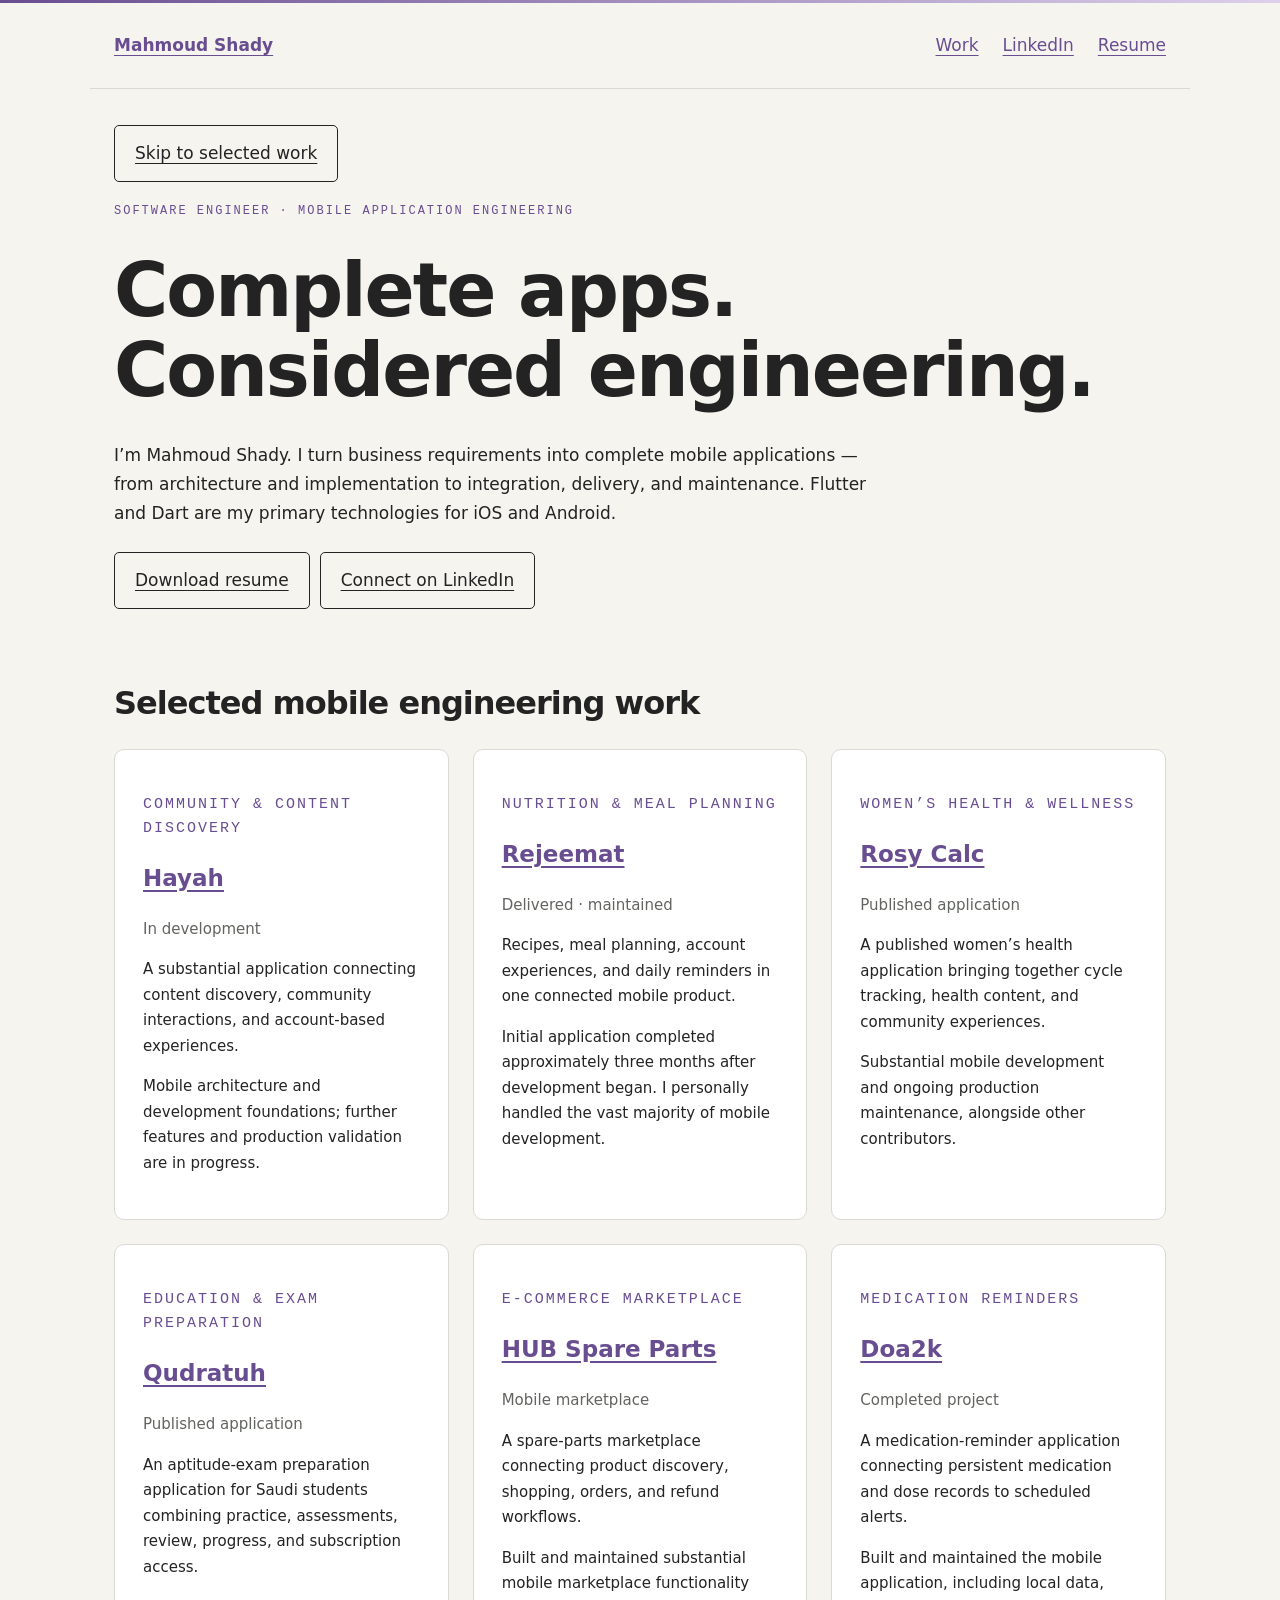
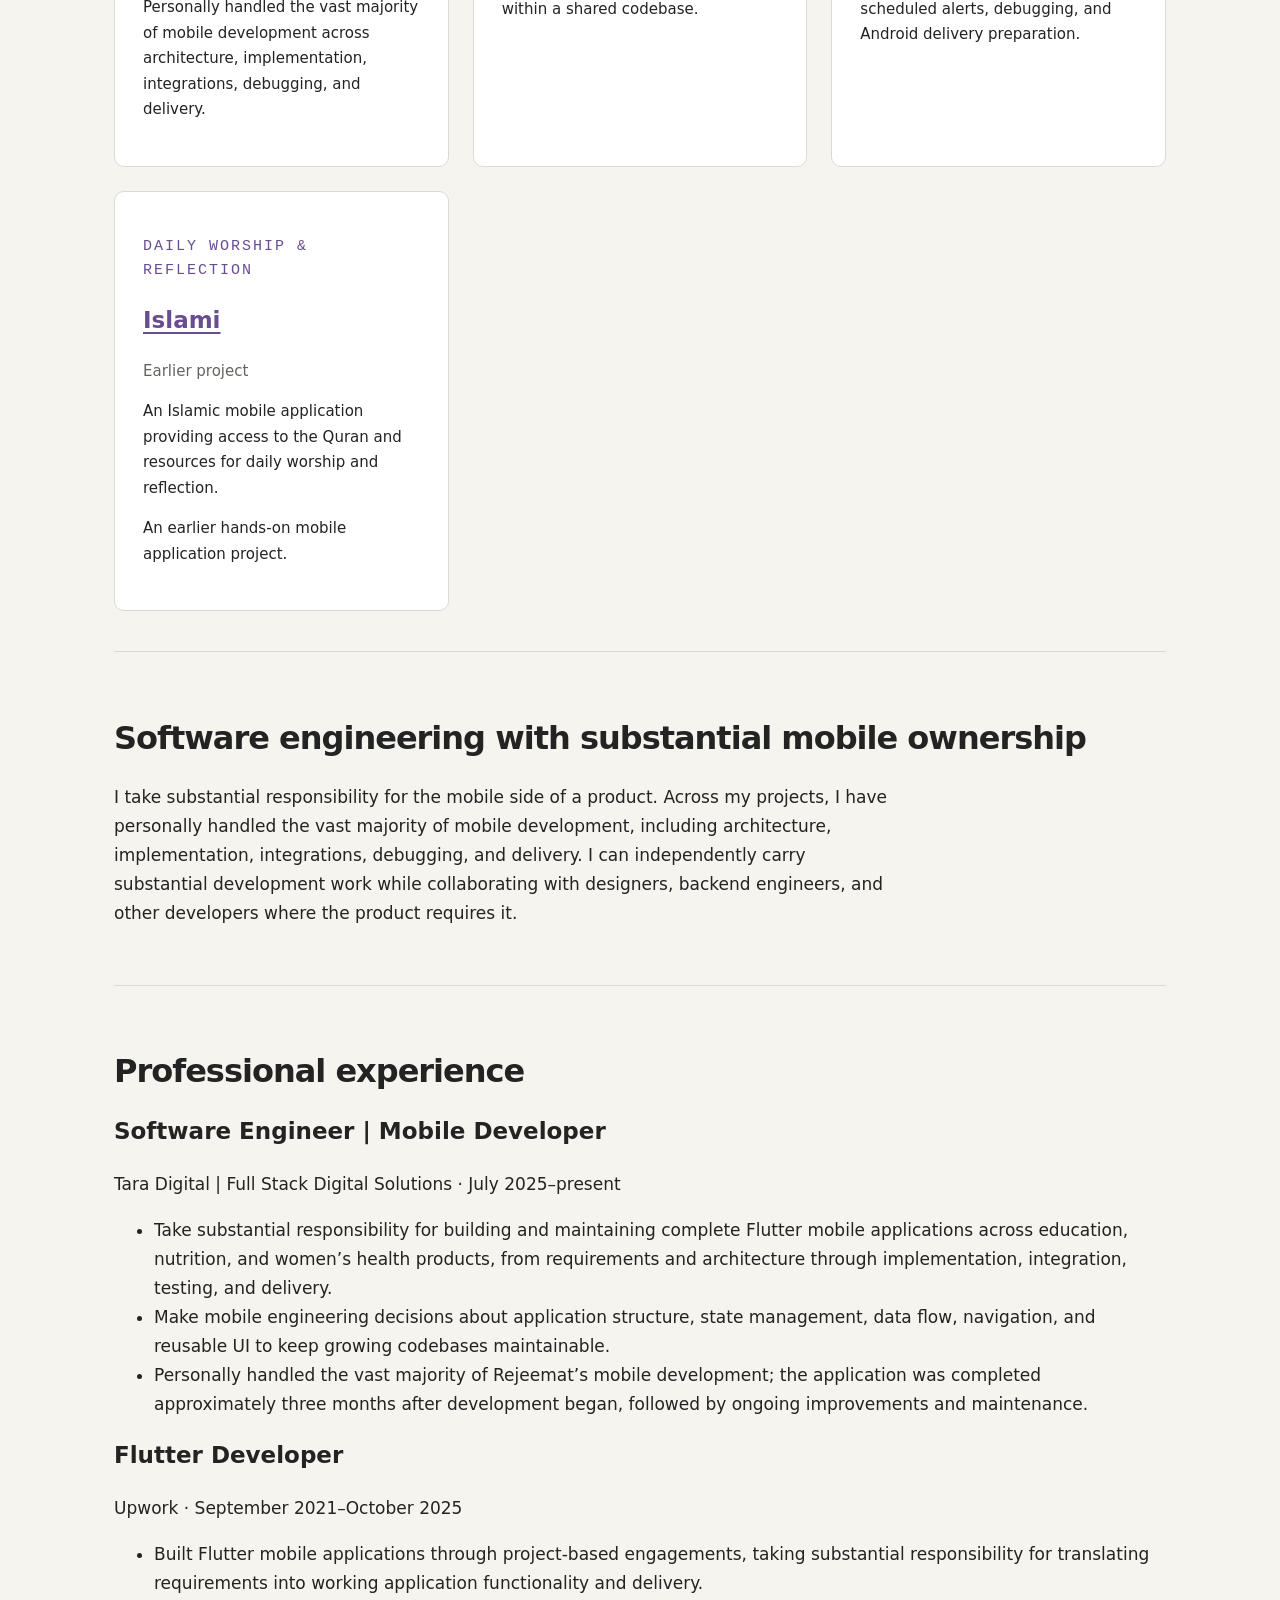
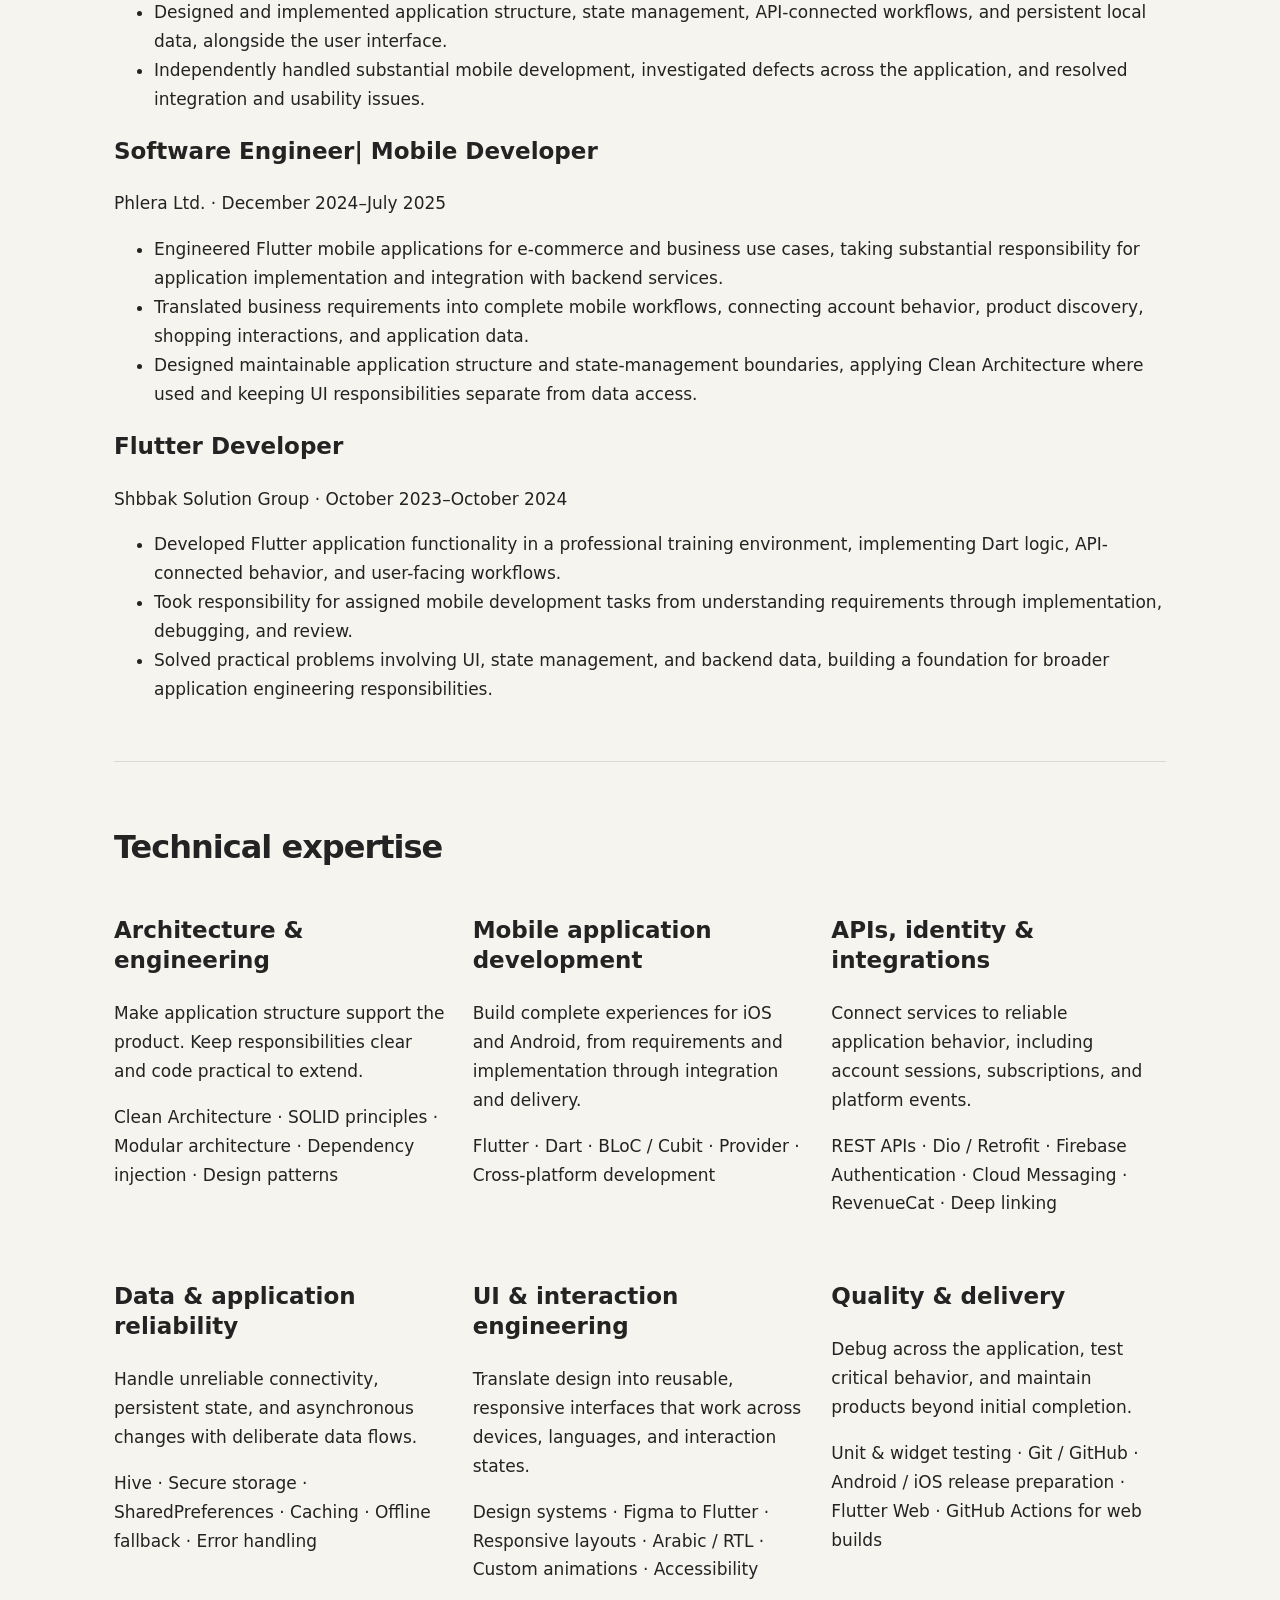
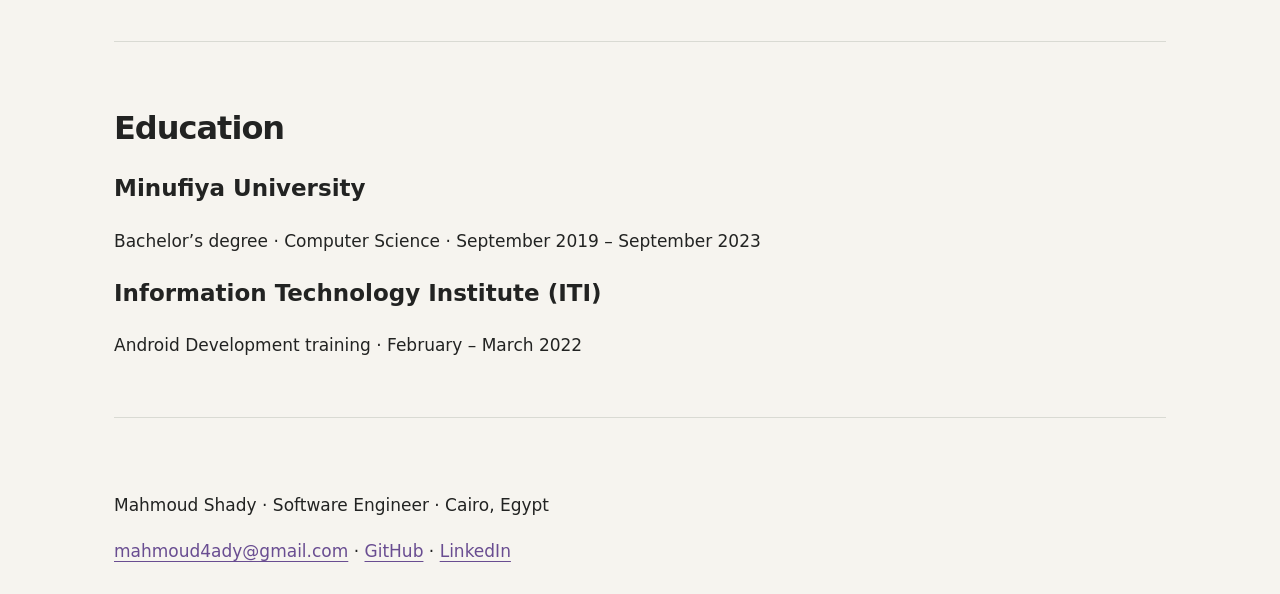
==== web/index.html @ d13efd7c "fix: bypass cached bootstrap for returning visitors" ====
<!doctype html><html lang="en"><head><base href="$FLUTTER_BASE_HREF"><meta charset="utf-8"><meta name="viewport" content="width=device-width,initial-scale=1"><title>Mahmoud Shady | Software &amp; Mobile Application Engineer</title><meta name="description" content="Software Engineer building complete iOS and Android applications. Explore mobile architecture, end-to-end engineering, production projects, and Flutter expertise."><meta name="author" content="Mahmoud Shady"><meta name="theme-color" content="#f6f4ef"><link rel="canonical" href="https://mahmoudshady20.github.io/mahmoud-portfolio/"><meta property="og:type" content="website"><meta property="og:title" content="Mahmoud Shady | Software &amp; Mobile Application Engineer"><meta property="og:description" content="Software Engineer building complete iOS and Android applications. Explore mobile architecture, end-to-end engineering, production projects, and Flutter expertise."><meta property="og:url" content="https://mahmoudshady20.github.io/mahmoud-portfolio/"><meta property="og:image" content="https://mahmoudshady20.github.io/mahmoud-portfolio/social-preview.png"><meta property="og:image:width" content="1200"><meta property="og:image:height" content="630"><meta name="twitter:card" content="summary_large_image"><meta name="twitter:title" content="Mahmoud Shady | Software &amp; Mobile Application Engineer"><meta name="twitter:description" content="Software Engineer building complete iOS and Android applications. Explore mobile architecture, end-to-end engineering, production projects, and Flutter expertise."><meta name="twitter:image" content="https://mahmoudshady20.github.io/mahmoud-portfolio/social-preview.png"><script type="application/ld+json">{"@context": "https://schema.org", "@type": "Person", "name": "Mahmoud Shady", "jobTitle": "Software Engineer", "description": "Software Engineer specializing in Mobile Application Engineering with Flutter and Dart.", "url": "https://mahmoudshady20.github.io/mahmoud-portfolio/", "sameAs": ["https://www.linkedin.com/in/mahmoud-shady-9b8ab0229/", "https://github.com/Mahmoudshady20"], "email": "mailto:mahmoud4ady@gmail.com", "alumniOf": {"@type": "CollegeOrUniversity", "name": "Minufiya University"}, "knowsAbout": ["Software Engineering", "Mobile Application Development", "Flutter", "Dart", "Software Architecture"]}</script><link rel="stylesheet" href="public.css"><link rel="icon" type="image/png" href="favicon.png"><link rel="apple-touch-icon" href="icons/Icon-192.png"><link rel="manifest" href="manifest.json"></head><body><div id="public-content"><div class="progress" role="status" aria-label="Loading interactive portfolio"></div><header><a href="/mahmoud-portfolio/"><strong>Mahmoud Shady</strong></a><nav aria-label="Main navigation"><a href="/mahmoud-portfolio/#work">Work</a><a href="https://www.linkedin.com/in/mahmoud-shady-9b8ab0229/" target="_blank" rel="noopener noreferrer">LinkedIn</a><a href="/mahmoud-portfolio/resume/Mahmoud-Shady-Resume.pdf" download>Resume</a></nav></header><main><a class="button" href="#work">Skip to selected work</a><p class="eyebrow">Software Engineer · Mobile Application Engineering</p><h1>Complete apps.<br>Considered engineering.</h1><p>I’m Mahmoud Shady. I turn business requirements into complete mobile applications — from architecture and implementation to integration, delivery, and maintenance. Flutter and Dart are my primary technologies for iOS and Android.</p><a class="button" href="resume/Mahmoud-Shady-Resume.pdf" download>Download resume</a><a class="button" href="https://www.linkedin.com/in/mahmoud-shady-9b8ab0229/" target="_blank" rel="noopener noreferrer">Connect on LinkedIn</a><section id="work"><h2>Selected mobile engineering work</h2><div class="grid"><article class="project"><p class="eyebrow">Community &amp; content discovery</p><h3><a href="case-studies/hayah/">Hayah</a></h3><p class="status">In development</p><p>A substantial application connecting content discovery, community interactions, and account-based experiences.</p><p>Mobile architecture and development foundations; further features and production validation are in progress.</p></article><article class="project"><p class="eyebrow">Nutrition &amp; meal planning</p><h3><a href="case-studies/rejeemat/">Rejeemat</a></h3><p class="status">Delivered · maintained</p><p>Recipes, meal planning, account experiences, and daily reminders in one connected mobile product.</p><p>Initial application completed approximately three months after development began. I personally handled the vast majority of mobile development.</p></article><article class="project"><p class="eyebrow">Women’s health &amp; wellness</p><h3><a href="case-studies/rosy-calc/">Rosy Calc</a></h3><p class="status">Published application</p><p>A published women’s health application bringing together cycle tracking, health content, and community experiences.</p><p>Substantial mobile development and ongoing production maintenance, alongside other contributors.</p></article><article class="project"><p class="eyebrow">Education &amp; exam preparation</p><h3><a href="case-studies/qudratuh/">Qudratuh</a></h3><p class="status">Published application</p><p>An aptitude-exam preparation application for Saudi students combining practice, assessments, review, progress, and subscription access.</p><p>Personally handled the vast majority of mobile development across architecture, implementation, integrations, debugging, and delivery.</p></article><article class="project"><p class="eyebrow">E-commerce marketplace</p><h3><a href="case-studies/hub-spare-parts/">HUB Spare Parts</a></h3><p class="status">Mobile marketplace</p><p>A spare-parts marketplace connecting product discovery, shopping, orders, and refund workflows.</p><p>Built and maintained substantial mobile marketplace functionality within a shared codebase.</p></article><article class="project"><p class="eyebrow">Medication reminders</p><h3><a href="case-studies/doa2k/">Doa2k</a></h3><p class="status">Completed project</p><p>A medication-reminder application connecting persistent medication and dose records to scheduled alerts.</p><p>Built and maintained the mobile application, including local data, scheduled alerts, debugging, and Android delivery preparation.</p></article><article class="project"><p class="eyebrow">Daily worship &amp; reflection</p><h3><a href="case-studies/islami/">Islami</a></h3><p class="status">Earlier project</p><p>An Islamic mobile application providing access to the Quran and resources for daily worship and reflection.</p><p>An earlier hands-on mobile application project.</p></article></div></section><section id="about"><h2>Software engineering with substantial mobile ownership</h2><p>I take substantial responsibility for the mobile side of a product. Across my projects, I have personally handled the vast majority of mobile development, including architecture, implementation, integrations, debugging, and delivery. I can independently carry substantial development work while collaborating with designers, backend engineers, and other developers where the product requires it.</p></section><section id="experience"><h2>Professional experience</h2><article><h3>Software Engineer | Mobile Developer</h3><p>Tara Digital | Full Stack Digital Solutions · July 2025–present</p><ul><li>Take substantial responsibility for building and maintaining complete Flutter mobile applications across education, nutrition, and women’s health products, from requirements and architecture through implementation, integration, testing, and delivery.</li><li>Make mobile engineering decisions about application structure, state management, data flow, navigation, and reusable UI to keep growing codebases maintainable.</li><li>Personally handled the vast majority of Rejeemat’s mobile development; the application was completed approximately three months after development began, followed by ongoing improvements and maintenance.</li></ul></article><article><h3>Flutter Developer</h3><p>Upwork · September 2021–October 2025</p><ul><li>Built Flutter mobile applications through project-based engagements, taking substantial responsibility for translating requirements into working application functionality and delivery.</li><li>Designed and implemented application structure, state management, API-connected workflows, and persistent local data, alongside the user interface.</li><li>Independently handled substantial mobile development, investigated defects across the application, and resolved integration and usability issues.</li></ul></article><article><h3>Software Engineer| Mobile Developer</h3><p>Phlera Ltd. · December 2024–July 2025</p><ul><li>Engineered Flutter mobile applications for e-commerce and business use cases, taking substantial responsibility for application implementation and integration with backend services.</li><li>Translated business requirements into complete mobile workflows, connecting account behavior, product discovery, shopping interactions, and application data.</li><li>Designed maintainable application structure and state-management boundaries, applying Clean Architecture where used and keeping UI responsibilities separate from data access.</li></ul></article><article><h3>Flutter Developer</h3><p>Shbbak Solution Group · October 2023–October 2024</p><ul><li>Developed Flutter application functionality in a professional training environment, implementing Dart logic, API-connected behavior, and user-facing workflows.</li><li>Took responsibility for assigned mobile development tasks from understanding requirements through implementation, debugging, and review.</li><li>Solved practical problems involving UI, state management, and backend data, building a foundation for broader application engineering responsibilities.</li></ul></article></section><section id="expertise"><h2>Technical expertise</h2><div class="grid"><article><h3>Architecture &amp; engineering</h3><p>Make application structure support the product. Keep responsibilities clear and code practical to extend.</p><p>Clean Architecture · SOLID principles · Modular architecture · Dependency injection · Design patterns</p></article><article><h3>Mobile application development</h3><p>Build complete experiences for iOS and Android, from requirements and implementation through integration and delivery.</p><p>Flutter · Dart · BLoC / Cubit · Provider · Cross-platform development</p></article><article><h3>APIs, identity &amp; integrations</h3><p>Connect services to reliable application behavior, including account sessions, subscriptions, and platform events.</p><p>REST APIs · Dio / Retrofit · Firebase Authentication · Cloud Messaging · RevenueCat · Deep linking</p></article><article><h3>Data &amp; application reliability</h3><p>Handle unreliable connectivity, persistent state, and asynchronous changes with deliberate data flows.</p><p>Hive · Secure storage · SharedPreferences · Caching · Offline fallback · Error handling</p></article><article><h3>UI &amp; interaction engineering</h3><p>Translate design into reusable, responsive interfaces that work across devices, languages, and interaction states.</p><p>Design systems · Figma to Flutter · Responsive layouts · Arabic / RTL · Custom animations · Accessibility</p></article><article><h3>Quality &amp; delivery</h3><p>Debug across the application, test critical behavior, and maintain products beyond initial completion.</p><p>Unit &amp; widget testing · Git / GitHub · Android / iOS release preparation · Flutter Web · GitHub Actions for web builds</p></article></div></section><section id="education"><h2>Education</h2><h3>Minufiya University</h3><p>Bachelor’s degree · Computer Science · September 2019 – September 2023</p><h3>Information Technology Institute (ITI)</h3><p>Android Development training · February – March 2022</p></section></main><footer><p>Mahmoud Shady · Software Engineer · Cairo, Egypt</p><a href="mailto:mahmoud4ady@gmail.com">mahmoud4ady@gmail.com</a> · <a href="https://github.com/Mahmoudshady20" target="_blank" rel="noopener noreferrer">GitHub</a> · <a href="https://www.linkedin.com/in/mahmoud-shady-9b8ab0229/" target="_blank" rel="noopener noreferrer">LinkedIn</a></footer></div><script>window.addEventListener('flutter-first-frame',function(){document.getElementById('public-content')?.remove();document.body.style.overflow='hidden';});</script><script src="flutter_bootstrap.js?release=20261011" async></script></body></html>
---- web/public.css ----
*{box-sizing:border-box}html{scroll-behavior:smooth}body{margin:0;background:#f6f4ef;color:#222322;font:17px/1.7 system-ui,sans-serif}a{color:#694d91;text-underline-offset:4px}a:focus-visible,button:focus-visible{outline:3px solid #694d91;outline-offset:5px}header,main,footer{max-width:1100px;margin:auto;padding:28px 24px}header{display:flex;flex-wrap:wrap;justify-content:space-between;gap:20px;border-bottom:1px solid #d9dad3}nav{display:flex;flex-wrap:wrap;gap:24px}h1{font-size:clamp(38px,7vw,74px);letter-spacing:-2px;line-height:1.08;font-weight:650;margin:30px 0}h2{font-size:32px;line-height:1.2;letter-spacing:-1px}h3{font-size:23px;line-height:1.3}section{padding:40px 0;border-bottom:1px solid #d9dad3}p{max-width:780px}.eyebrow{font:12px/1.6 monospace;letter-spacing:2px;text-transform:uppercase;color:#694d91}.button{display:inline-block;padding:13px 20px;border:1px solid #222322;border-radius:5px;color:#222322;margin:8px 10px 8px 0}.grid{display:grid;grid-template-columns:repeat(auto-fit,minmax(min(100%,300px),1fr));gap:24px}.project{border:1px solid #d9dad3;border-radius:10px;padding:28px;background:#fff}.project p{font-size:15px}.status{font-size:13px;color:#62645f}.progress{height:3px;background:linear-gradient(90deg,#694d91,#ddd0eb);animation:pulse 1.4s ease-in-out infinite;transform-origin:left}@keyframes pulse{50%{opacity:.35}}@media(prefers-reduced-motion:reduce){html{scroll-behavior:auto}*{animation:none!important}}
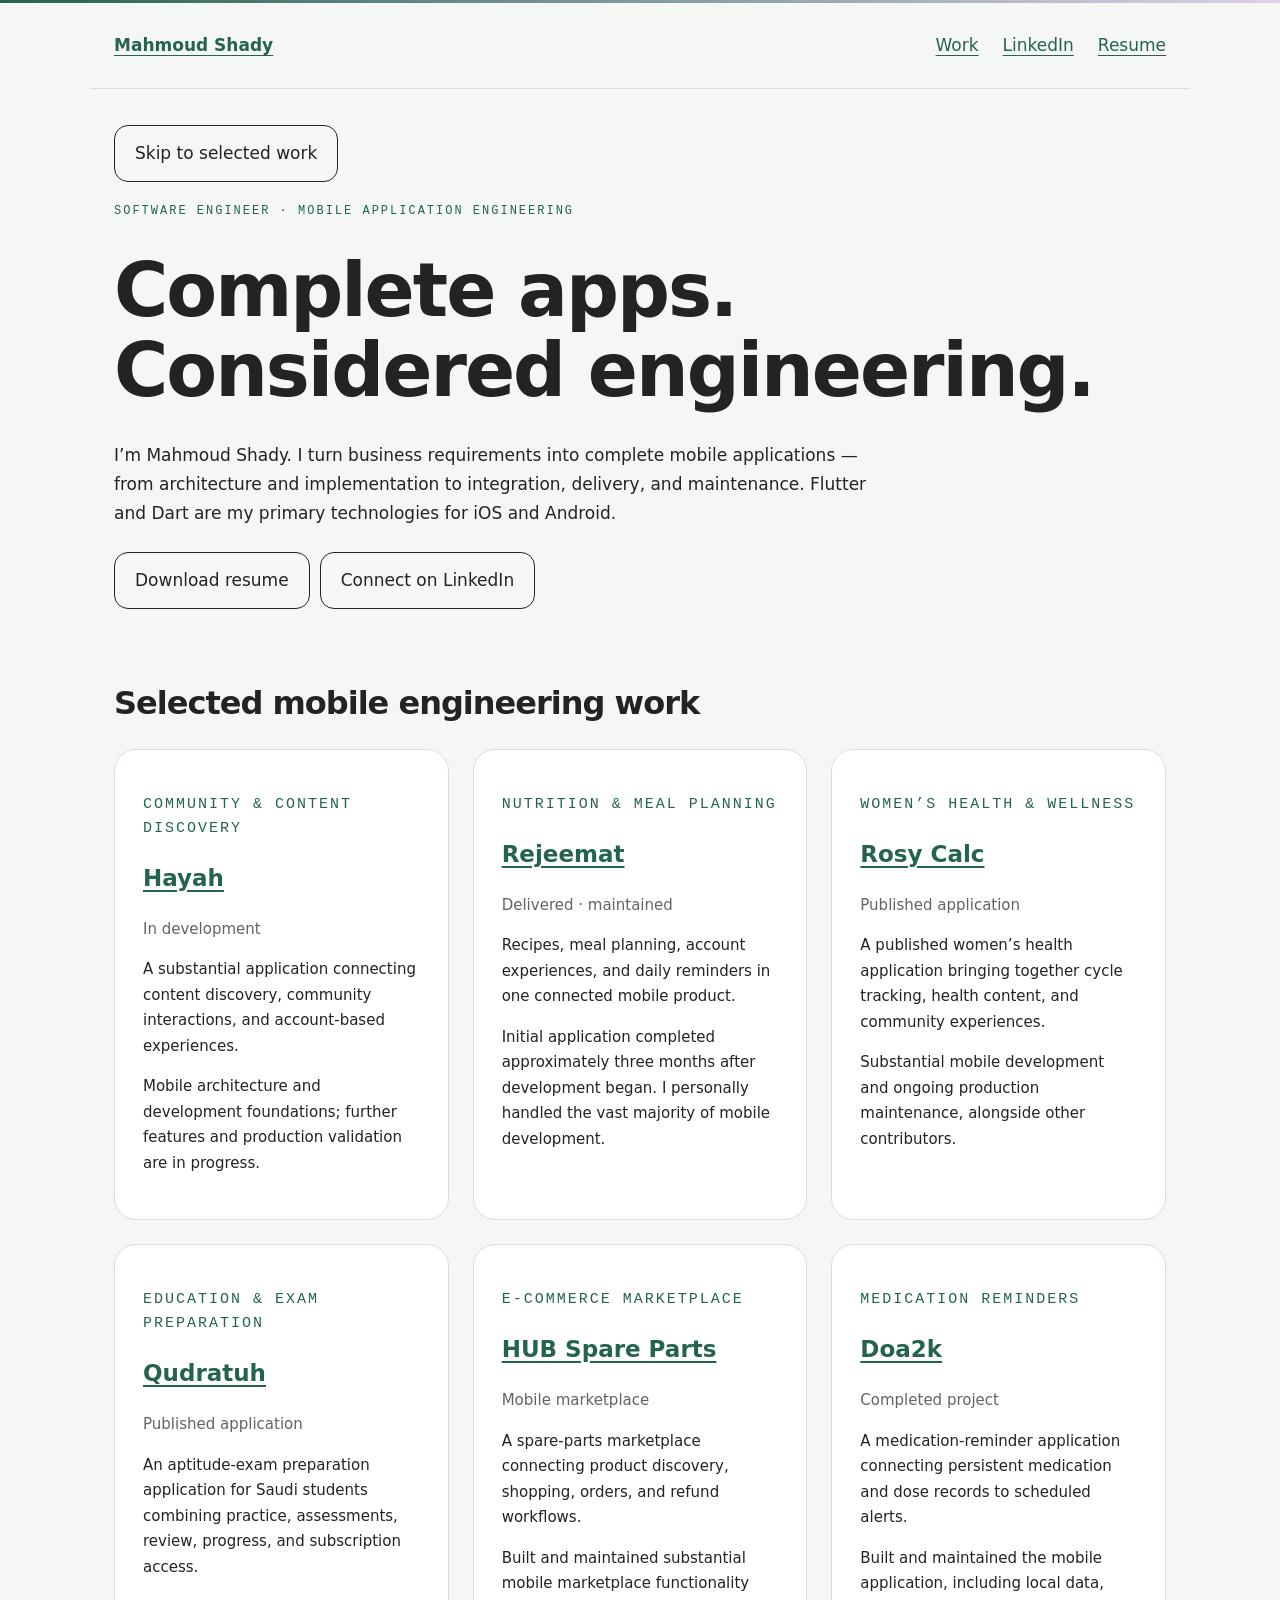
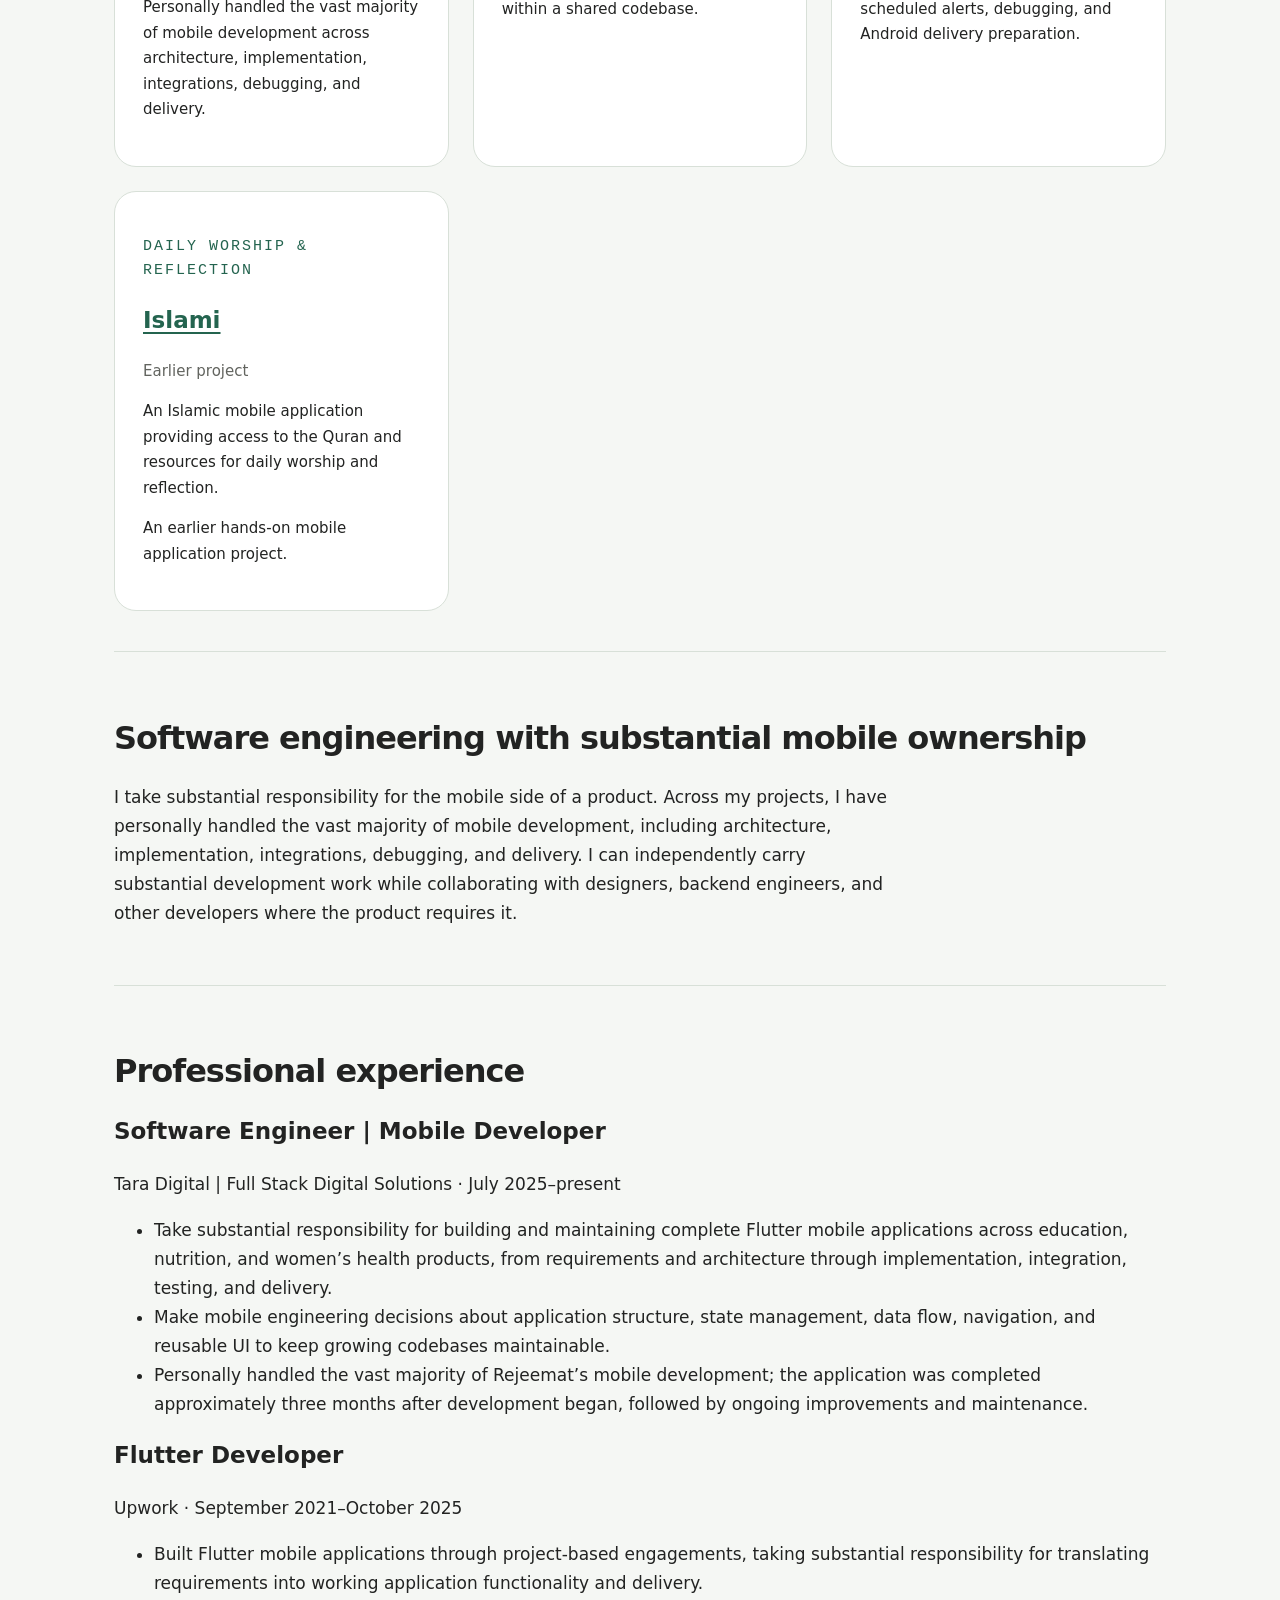
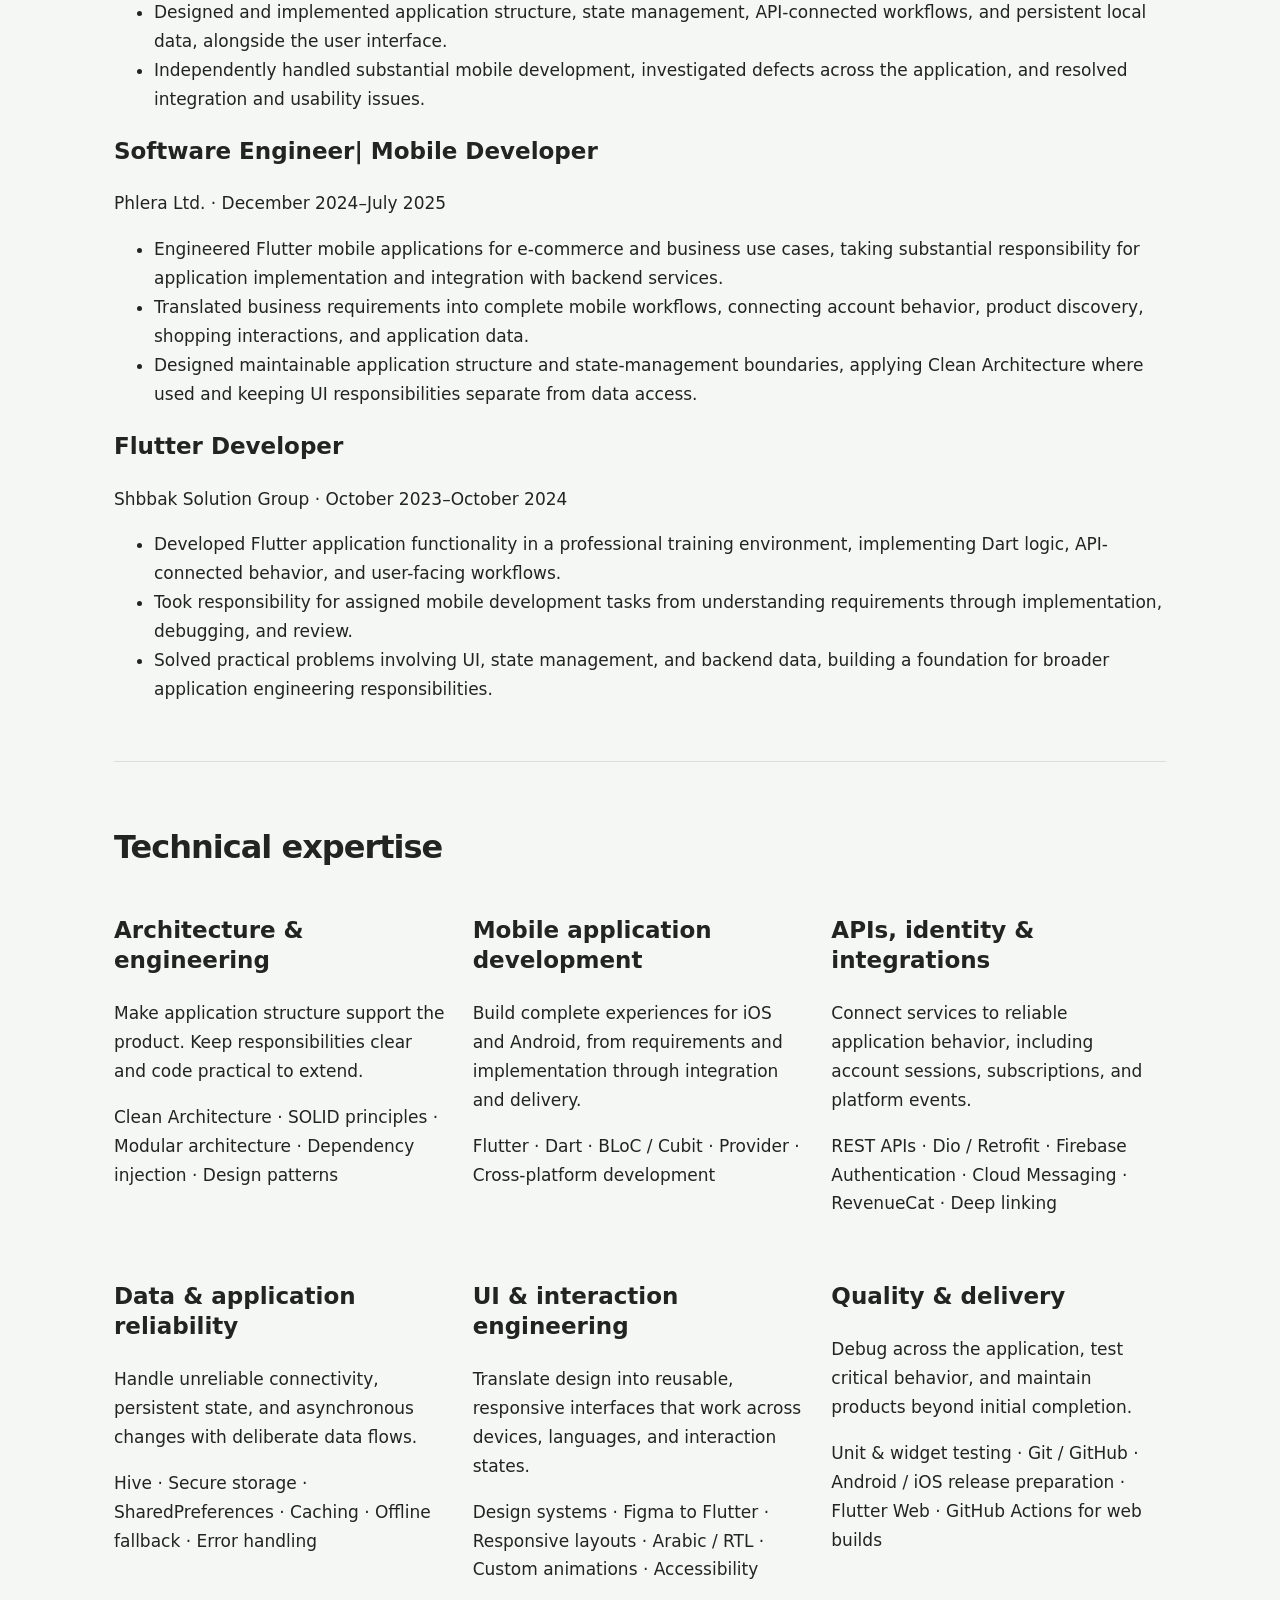
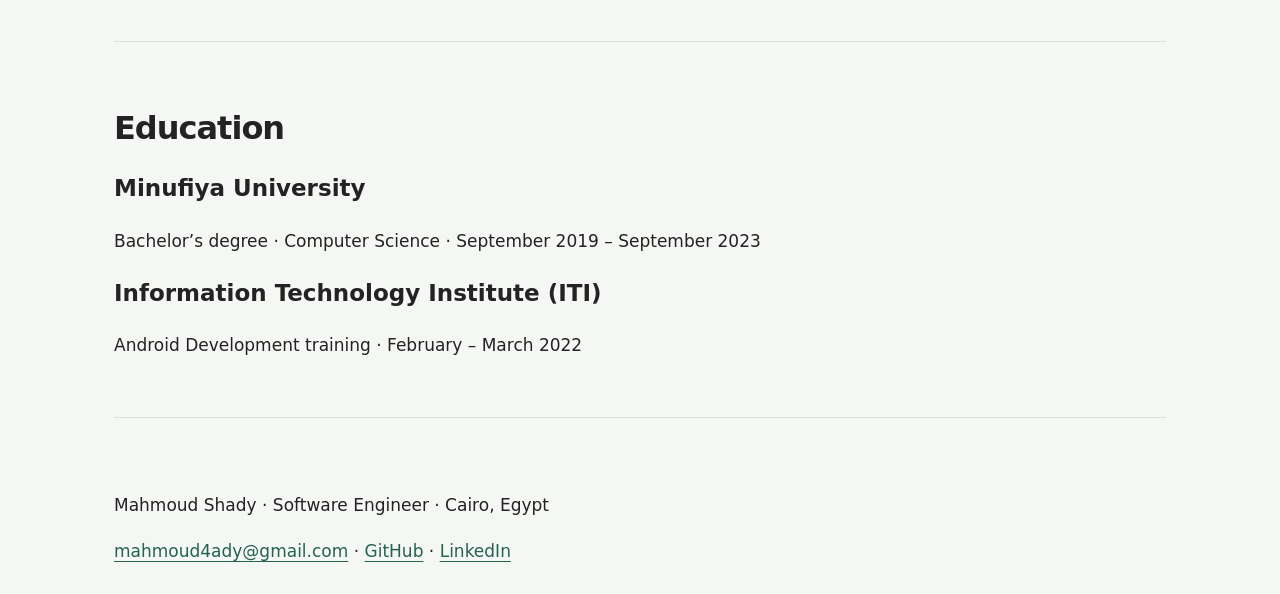
==== commit c2a49e8c: "fix: refresh release cache keys and align design validation" ====
--- a/web/index.html
+++ b/web/index.html
@@ -1 +1 @@
-<!doctype html><html lang="en"><head><base href="$FLUTTER_BASE_HREF"><meta charset="utf-8"><meta name="viewport" content="width=device-width,initial-scale=1"><title>Mahmoud Shady | Software &amp; Mobile Application Engineer</title><meta name="description" content="Software Engineer building complete iOS and Android applications. Explore mobile architecture, end-to-end engineering, production projects, and Flutter expertise."><meta name="author" content="Mahmoud Shady"><meta name="theme-color" content="#f6f4ef"><link rel="canonical" href="https://mahmoudshady20.github.io/mahmoud-portfolio/"><meta property="og:type" content="website"><meta property="og:title" content="Mahmoud Shady | Software &amp; Mobile Application Engineer"><meta property="og:description" content="Software Engineer building complete iOS and Android applications. Explore mobile architecture, end-to-end engineering, production projects, and Flutter expertise."><meta property="og:url" content="https://mahmoudshady20.github.io/mahmoud-portfolio/"><meta property="og:image" content="https://mahmoudshady20.github.io/mahmoud-portfolio/social-preview.png"><meta property="og:image:width" content="1200"><meta property="og:image:height" content="630"><meta name="twitter:card" content="summary_large_image"><meta name="twitter:title" content="Mahmoud Shady | Software &amp; Mobile Application Engineer"><meta name="twitter:description" content="Software Engineer building complete iOS and Android applications. Explore mobile architecture, end-to-end engineering, production projects, and Flutter expertise."><meta name="twitter:image" content="https://mahmoudshady20.github.io/mahmoud-portfolio/social-preview.png"><script type="application/ld+json">{"@context": "https://schema.org", "@type": "Person", "name": "Mahmoud Shady", "jobTitle": "Software Engineer", "description": "Software Engineer specializing in Mobile Application Engineering with Flutter and Dart.", "url": "https://mahmoudshady20.github.io/mahmoud-portfolio/", "sameAs": ["https://www.linkedin.com/in/mahmoud-shady-9b8ab0229/", "https://github.com/Mahmoudshady20"], "email": "mailto:mahmoud4ady@gmail.com", "alumniOf": {"@type": "CollegeOrUniversity", "name": "Minufiya University"}, "knowsAbout": ["Software Engineering", "Mobile Application Development", "Flutter", "Dart", "Software Architecture"]}</script><link rel="stylesheet" href="public.css"><link rel="icon" type="image/png" href="favicon.png"><link rel="apple-touch-icon" href="icons/Icon-192.png"><link rel="manifest" href="manifest.json"></head><body><div id="public-content"><div class="progress" role="status" aria-label="Loading interactive portfolio"></div><header><a href="/mahmoud-portfolio/"><strong>Mahmoud Shady</strong></a><nav aria-label="Main navigation"><a href="/mahmoud-portfolio/#work">Work</a><a href="https://www.linkedin.com/in/mahmoud-shady-9b8ab0229/" target="_blank" rel="noopener noreferrer">LinkedIn</a><a href="/mahmoud-portfolio/resume/Mahmoud-Shady-Resume.pdf" download>Resume</a></nav></header><main><a class="button" href="#work">Skip to selected work</a><p class="eyebrow">Software Engineer · Mobile Application Engineering</p><h1>Complete apps.<br>Considered engineering.</h1><p>I’m Mahmoud Shady. I turn business requirements into complete mobile applications — from architecture and implementation to integration, delivery, and maintenance. Flutter and Dart are my primary technologies for iOS and Android.</p><a class="button" href="resume/Mahmoud-Shady-Resume.pdf" download>Download resume</a><a class="button" href="https://www.linkedin.com/in/mahmoud-shady-9b8ab0229/" target="_blank" rel="noopener noreferrer">Connect on LinkedIn</a><section id="work"><h2>Selected mobile engineering work</h2><div class="grid"><article class="project"><p class="eyebrow">Community &amp; content discovery</p><h3><a href="case-studies/hayah/">Hayah</a></h3><p class="status">In development</p><p>A substantial application connecting content discovery, community interactions, and account-based experiences.</p><p>Mobile architecture and development foundations; further features and production validation are in progress.</p></article><article class="project"><p class="eyebrow">Nutrition &amp; meal planning</p><h3><a href="case-studies/rejeemat/">Rejeemat</a></h3><p class="status">Delivered · maintained</p><p>Recipes, meal planning, account experiences, and daily reminders in one connected mobile product.</p><p>Initial application completed approximately three months after development began. I personally handled the vast majority of mobile development.</p></article><article class="project"><p class="eyebrow">Women’s health &amp; wellness</p><h3><a href="case-studies/rosy-calc/">Rosy Calc</a></h3><p class="status">Published application</p><p>A published women’s health application bringing together cycle tracking, health content, and community experiences.</p><p>Substantial mobile development and ongoing production maintenance, alongside other contributors.</p></article><article class="project"><p class="eyebrow">Education &amp; exam preparation</p><h3><a href="case-studies/qudratuh/">Qudratuh</a></h3><p class="status">Published application</p><p>An aptitude-exam preparation application for Saudi students combining practice, assessments, review, progress, and subscription access.</p><p>Personally handled the vast majority of mobile development across architecture, implementation, integrations, debugging, and delivery.</p></article><article class="project"><p class="eyebrow">E-commerce marketplace</p><h3><a href="case-studies/hub-spare-parts/">HUB Spare Parts</a></h3><p class="status">Mobile marketplace</p><p>A spare-parts marketplace connecting product discovery, shopping, orders, and refund workflows.</p><p>Built and maintained substantial mobile marketplace functionality within a shared codebase.</p></article><article class="project"><p class="eyebrow">Medication reminders</p><h3><a href="case-studies/doa2k/">Doa2k</a></h3><p class="status">Completed project</p><p>A medication-reminder application connecting persistent medication and dose records to scheduled alerts.</p><p>Built and maintained the mobile application, including local data, scheduled alerts, debugging, and Android delivery preparation.</p></article><article class="project"><p class="eyebrow">Daily worship &amp; reflection</p><h3><a href="case-studies/islami/">Islami</a></h3><p class="status">Earlier project</p><p>An Islamic mobile application providing access to the Quran and resources for daily worship and reflection.</p><p>An earlier hands-on mobile application project.</p></article></div></section><section id="about"><h2>Software engineering with substantial mobile ownership</h2><p>I take substantial responsibility for the mobile side of a product. Across my projects, I have personally handled the vast majority of mobile development, including architecture, implementation, integrations, debugging, and delivery. I can independently carry substantial development work while collaborating with designers, backend engineers, and other developers where the product requires it.</p></section><section id="experience"><h2>Professional experience</h2><article><h3>Software Engineer | Mobile Developer</h3><p>Tara Digital | Full Stack Digital Solutions · July 2025–present</p><ul><li>Take substantial responsibility for building and maintaining complete Flutter mobile applications across education, nutrition, and women’s health products, from requirements and architecture through implementation, integration, testing, and delivery.</li><li>Make mobile engineering decisions about application structure, state management, data flow, navigation, and reusable UI to keep growing codebases maintainable.</li><li>Personally handled the vast majority of Rejeemat’s mobile development; the application was completed approximately three months after development began, followed by ongoing improvements and maintenance.</li></ul></article><article><h3>Flutter Developer</h3><p>Upwork · September 2021–October 2025</p><ul><li>Built Flutter mobile applications through project-based engagements, taking substantial responsibility for translating requirements into working application functionality and delivery.</li><li>Designed and implemented application structure, state management, API-connected workflows, and persistent local data, alongside the user interface.</li><li>Independently handled substantial mobile development, investigated defects across the application, and resolved integration and usability issues.</li></ul></article><article><h3>Software Engineer| Mobile Developer</h3><p>Phlera Ltd. · December 2024–July 2025</p><ul><li>Engineered Flutter mobile applications for e-commerce and business use cases, taking substantial responsibility for application implementation and integration with backend services.</li><li>Translated business requirements into complete mobile workflows, connecting account behavior, product discovery, shopping interactions, and application data.</li><li>Designed maintainable application structure and state-management boundaries, applying Clean Architecture where used and keeping UI responsibilities separate from data access.</li></ul></article><article><h3>Flutter Developer</h3><p>Shbbak Solution Group · October 2023–October 2024</p><ul><li>Developed Flutter application functionality in a professional training environment, implementing Dart logic, API-connected behavior, and user-facing workflows.</li><li>Took responsibility for assigned mobile development tasks from understanding requirements through implementation, debugging, and review.</li><li>Solved practical problems involving UI, state management, and backend data, building a foundation for broader application engineering responsibilities.</li></ul></article></section><section id="expertise"><h2>Technical expertise</h2><div class="grid"><article><h3>Architecture &amp; engineering</h3><p>Make application structure support the product. Keep responsibilities clear and code practical to extend.</p><p>Clean Architecture · SOLID principles · Modular architecture · Dependency injection · Design patterns</p></article><article><h3>Mobile application development</h3><p>Build complete experiences for iOS and Android, from requirements and implementation through integration and delivery.</p><p>Flutter · Dart · BLoC / Cubit · Provider · Cross-platform development</p></article><article><h3>APIs, identity &amp; integrations</h3><p>Connect services to reliable application behavior, including account sessions, subscriptions, and platform events.</p><p>REST APIs · Dio / Retrofit · Firebase Authentication · Cloud Messaging · RevenueCat · Deep linking</p></article><article><h3>Data &amp; application reliability</h3><p>Handle unreliable connectivity, persistent state, and asynchronous changes with deliberate data flows.</p><p>Hive · Secure storage · SharedPreferences · Caching · Offline fallback · Error handling</p></article><article><h3>UI &amp; interaction engineering</h3><p>Translate design into reusable, responsive interfaces that work across devices, languages, and interaction states.</p><p>Design systems · Figma to Flutter · Responsive layouts · Arabic / RTL · Custom animations · Accessibility</p></article><article><h3>Quality &amp; delivery</h3><p>Debug across the application, test critical behavior, and maintain products beyond initial completion.</p><p>Unit &amp; widget testing · Git / GitHub · Android / iOS release preparation · Flutter Web · GitHub Actions for web builds</p></article></div></section><section id="education"><h2>Education</h2><h3>Minufiya University</h3><p>Bachelor’s degree · Computer Science · September 2019 – September 2023</p><h3>Information Technology Institute (ITI)</h3><p>Android Development training · February – March 2022</p></section></main><footer><p>Mahmoud Shady · Software Engineer · Cairo, Egypt</p><a href="mailto:mahmoud4ady@gmail.com">mahmoud4ady@gmail.com</a> · <a href="https://github.com/Mahmoudshady20" target="_blank" rel="noopener noreferrer">GitHub</a> · <a href="https://www.linkedin.com/in/mahmoud-shady-9b8ab0229/" target="_blank" rel="noopener noreferrer">LinkedIn</a></footer></div><script>window.addEventListener('flutter-first-frame',function(){document.getElementById('public-content')?.remove();document.body.style.overflow='hidden';});</script><script src="flutter_bootstrap.js?release=20261011" async></script></body></html>+<!doctype html><html lang="en"><head><base href="$FLUTTER_BASE_HREF"><meta charset="utf-8"><meta name="viewport" content="width=device-width,initial-scale=1"><title>Mahmoud Shady | Software &amp; Mobile Application Engineer</title><meta name="description" content="Software Engineer building complete iOS and Android applications. Explore mobile architecture, end-to-end engineering, production projects, and Flutter expertise."><meta name="author" content="Mahmoud Shady"><meta name="theme-color" content="#f6f4ef"><link rel="canonical" href="https://mahmoudshady20.github.io/mahmoud-portfolio/"><meta property="og:type" content="website"><meta property="og:title" content="Mahmoud Shady | Software &amp; Mobile Application Engineer"><meta property="og:description" content="Software Engineer building complete iOS and Android applications. Explore mobile architecture, end-to-end engineering, production projects, and Flutter expertise."><meta property="og:url" content="https://mahmoudshady20.github.io/mahmoud-portfolio/"><meta property="og:image" content="https://mahmoudshady20.github.io/mahmoud-portfolio/social-preview.png"><meta property="og:image:width" content="1200"><meta property="og:image:height" content="630"><meta name="twitter:card" content="summary_large_image"><meta name="twitter:title" content="Mahmoud Shady | Software &amp; Mobile Application Engineer"><meta name="twitter:description" content="Software Engineer building complete iOS and Android applications. Explore mobile architecture, end-to-end engineering, production projects, and Flutter expertise."><meta name="twitter:image" content="https://mahmoudshady20.github.io/mahmoud-portfolio/social-preview.png"><script type="application/ld+json">{"@context": "https://schema.org", "@type": "Person", "name": "Mahmoud Shady", "jobTitle": "Software Engineer", "description": "Software Engineer specializing in Mobile Application Engineering with Flutter and Dart.", "url": "https://mahmoudshady20.github.io/mahmoud-portfolio/", "sameAs": ["https://www.linkedin.com/in/mahmoud-shady-9b8ab0229/", "https://github.com/Mahmoudshady20"], "email": "mailto:mahmoud4ady@gmail.com", "alumniOf": {"@type": "CollegeOrUniversity", "name": "Minufiya University"}, "knowsAbout": ["Software Engineering", "Mobile Application Development", "Flutter", "Dart", "Software Architecture"]}</script><link rel="stylesheet" href="public.css"><link rel="icon" type="image/png" href="favicon.png"><link rel="apple-touch-icon" href="icons/Icon-192.png"><link rel="manifest" href="manifest.json"></head><body><div id="public-content"><div class="progress" role="status" aria-label="Loading interactive portfolio"></div><header><a href="/mahmoud-portfolio/"><strong>Mahmoud Shady</strong></a><nav aria-label="Main navigation"><a href="/mahmoud-portfolio/#work">Work</a><a href="https://www.linkedin.com/in/mahmoud-shady-9b8ab0229/" target="_blank" rel="noopener noreferrer">LinkedIn</a><a href="/mahmoud-portfolio/resume/Mahmoud-Shady-Resume.pdf" download>Resume</a></nav></header><main><a class="button" href="#work">Skip to selected work</a><p class="eyebrow">Software Engineer · Mobile Application Engineering</p><h1>Complete apps.<br>Considered engineering.</h1><p>I’m Mahmoud Shady. I turn business requirements into complete mobile applications — from architecture and implementation to integration, delivery, and maintenance. Flutter and Dart are my primary technologies for iOS and Android.</p><a class="button" href="resume/Mahmoud-Shady-Resume.pdf" download>Download resume</a><a class="button" href="https://www.linkedin.com/in/mahmoud-shady-9b8ab0229/" target="_blank" rel="noopener noreferrer">Connect on LinkedIn</a><section id="work"><h2>Selected mobile engineering work</h2><div class="grid"><article class="project"><p class="eyebrow">Community &amp; content discovery</p><h3><a href="case-studies/hayah/">Hayah</a></h3><p class="status">In development</p><p>A substantial application connecting content discovery, community interactions, and account-based experiences.</p><p>Mobile architecture and development foundations; further features and production validation are in progress.</p></article><article class="project"><p class="eyebrow">Nutrition &amp; meal planning</p><h3><a href="case-studies/rejeemat/">Rejeemat</a></h3><p class="status">Delivered · maintained</p><p>Recipes, meal planning, account experiences, and daily reminders in one connected mobile product.</p><p>Initial application completed approximately three months after development began. I personally handled the vast majority of mobile development.</p></article><article class="project"><p class="eyebrow">Women’s health &amp; wellness</p><h3><a href="case-studies/rosy-calc/">Rosy Calc</a></h3><p class="status">Published application</p><p>A published women’s health application bringing together cycle tracking, health content, and community experiences.</p><p>Substantial mobile development and ongoing production maintenance, alongside other contributors.</p></article><article class="project"><p class="eyebrow">Education &amp; exam preparation</p><h3><a href="case-studies/qudratuh/">Qudratuh</a></h3><p class="status">Published application</p><p>An aptitude-exam preparation application for Saudi students combining practice, assessments, review, progress, and subscription access.</p><p>Personally handled the vast majority of mobile development across architecture, implementation, integrations, debugging, and delivery.</p></article><article class="project"><p class="eyebrow">E-commerce marketplace</p><h3><a href="case-studies/hub-spare-parts/">HUB Spare Parts</a></h3><p class="status">Mobile marketplace</p><p>A spare-parts marketplace connecting product discovery, shopping, orders, and refund workflows.</p><p>Built and maintained substantial mobile marketplace functionality within a shared codebase.</p></article><article class="project"><p class="eyebrow">Medication reminders</p><h3><a href="case-studies/doa2k/">Doa2k</a></h3><p class="status">Completed project</p><p>A medication-reminder application connecting persistent medication and dose records to scheduled alerts.</p><p>Built and maintained the mobile application, including local data, scheduled alerts, debugging, and Android delivery preparation.</p></article><article class="project"><p class="eyebrow">Daily worship &amp; reflection</p><h3><a href="case-studies/islami/">Islami</a></h3><p class="status">Earlier project</p><p>An Islamic mobile application providing access to the Quran and resources for daily worship and reflection.</p><p>An earlier hands-on mobile application project.</p></article></div></section><section id="about"><h2>Software engineering with substantial mobile ownership</h2><p>I take substantial responsibility for the mobile side of a product. Across my projects, I have personally handled the vast majority of mobile development, including architecture, implementation, integrations, debugging, and delivery. I can independently carry substantial development work while collaborating with designers, backend engineers, and other developers where the product requires it.</p></section><section id="experience"><h2>Professional experience</h2><article><h3>Software Engineer | Mobile Developer</h3><p>Tara Digital | Full Stack Digital Solutions · July 2025–present</p><ul><li>Take substantial responsibility for building and maintaining complete Flutter mobile applications across education, nutrition, and women’s health products, from requirements and architecture through implementation, integration, testing, and delivery.</li><li>Make mobile engineering decisions about application structure, state management, data flow, navigation, and reusable UI to keep growing codebases maintainable.</li><li>Personally handled the vast majority of Rejeemat’s mobile development; the application was completed approximately three months after development began, followed by ongoing improvements and maintenance.</li></ul></article><article><h3>Flutter Developer</h3><p>Upwork · September 2021–October 2025</p><ul><li>Built Flutter mobile applications through project-based engagements, taking substantial responsibility for translating requirements into working application functionality and delivery.</li><li>Designed and implemented application structure, state management, API-connected workflows, and persistent local data, alongside the user interface.</li><li>Independently handled substantial mobile development, investigated defects across the application, and resolved integration and usability issues.</li></ul></article><article><h3>Software Engineer| Mobile Developer</h3><p>Phlera Ltd. · December 2024–July 2025</p><ul><li>Engineered Flutter mobile applications for e-commerce and business use cases, taking substantial responsibility for application implementation and integration with backend services.</li><li>Translated business requirements into complete mobile workflows, connecting account behavior, product discovery, shopping interactions, and application data.</li><li>Designed maintainable application structure and state-management boundaries, applying Clean Architecture where used and keeping UI responsibilities separate from data access.</li></ul></article><article><h3>Flutter Developer</h3><p>Shbbak Solution Group · October 2023–October 2024</p><ul><li>Developed Flutter application functionality in a professional training environment, implementing Dart logic, API-connected behavior, and user-facing workflows.</li><li>Took responsibility for assigned mobile development tasks from understanding requirements through implementation, debugging, and review.</li><li>Solved practical problems involving UI, state management, and backend data, building a foundation for broader application engineering responsibilities.</li></ul></article></section><section id="expertise"><h2>Technical expertise</h2><div class="grid"><article><h3>Architecture &amp; engineering</h3><p>Make application structure support the product. Keep responsibilities clear and code practical to extend.</p><p>Clean Architecture · SOLID principles · Modular architecture · Dependency injection · Design patterns</p></article><article><h3>Mobile application development</h3><p>Build complete experiences for iOS and Android, from requirements and implementation through integration and delivery.</p><p>Flutter · Dart · BLoC / Cubit · Provider · Cross-platform development</p></article><article><h3>APIs, identity &amp; integrations</h3><p>Connect services to reliable application behavior, including account sessions, subscriptions, and platform events.</p><p>REST APIs · Dio / Retrofit · Firebase Authentication · Cloud Messaging · RevenueCat · Deep linking</p></article><article><h3>Data &amp; application reliability</h3><p>Handle unreliable connectivity, persistent state, and asynchronous changes with deliberate data flows.</p><p>Hive · Secure storage · SharedPreferences · Caching · Offline fallback · Error handling</p></article><article><h3>UI &amp; interaction engineering</h3><p>Translate design into reusable, responsive interfaces that work across devices, languages, and interaction states.</p><p>Design systems · Figma to Flutter · Responsive layouts · Arabic / RTL · Custom animations · Accessibility</p></article><article><h3>Quality &amp; delivery</h3><p>Debug across the application, test critical behavior, and maintain products beyond initial completion.</p><p>Unit &amp; widget testing · Git / GitHub · Android / iOS release preparation · Flutter Web · GitHub Actions for web builds</p></article></div></section><section id="education"><h2>Education</h2><h3>Minufiya University</h3><p>Bachelor’s degree · Computer Science · September 2019 – September 2023</p><h3>Information Technology Institute (ITI)</h3><p>Android Development training · February – March 2022</p></section></main><footer><p>Mahmoud Shady · Software Engineer · Cairo, Egypt</p><a href="mailto:mahmoud4ady@gmail.com">mahmoud4ady@gmail.com</a> · <a href="https://github.com/Mahmoudshady20" target="_blank" rel="noopener noreferrer">GitHub</a> · <a href="https://www.linkedin.com/in/mahmoud-shady-9b8ab0229/" target="_blank" rel="noopener noreferrer">LinkedIn</a></footer></div><script>window.addEventListener('flutter-first-frame',function(){document.getElementById('public-content')?.remove();document.body.style.overflow='hidden';});</script><script src="flutter_bootstrap.js?release=20261123-refresh" async></script></body></html>
--- a/web/public.css
+++ b/web/public.css
@@ -1 +1,3 @@
-*{box-sizing:border-box}html{scroll-behavior:smooth}body{margin:0;background:#f6f4ef;color:#222322;font:17px/1.7 system-ui,sans-serif}a{color:#694d91;text-underline-offset:4px}a:focus-visible,button:focus-visible{outline:3px solid #694d91;outline-offset:5px}header,main,footer{max-width:1100px;margin:auto;padding:28px 24px}header{display:flex;flex-wrap:wrap;justify-content:space-between;gap:20px;border-bottom:1px solid #d9dad3}nav{display:flex;flex-wrap:wrap;gap:24px}h1{font-size:clamp(38px,7vw,74px);letter-spacing:-2px;line-height:1.08;font-weight:650;margin:30px 0}h2{font-size:32px;line-height:1.2;letter-spacing:-1px}h3{font-size:23px;line-height:1.3}section{padding:40px 0;border-bottom:1px solid #d9dad3}p{max-width:780px}.eyebrow{font:12px/1.6 monospace;letter-spacing:2px;text-transform:uppercase;color:#694d91}.button{display:inline-block;padding:13px 20px;border:1px solid #222322;border-radius:5px;color:#222322;margin:8px 10px 8px 0}.grid{display:grid;grid-template-columns:repeat(auto-fit,minmax(min(100%,300px),1fr));gap:24px}.project{border:1px solid #d9dad3;border-radius:10px;padding:28px;background:#fff}.project p{font-size:15px}.status{font-size:13px;color:#62645f}.progress{height:3px;background:linear-gradient(90deg,#694d91,#ddd0eb);animation:pulse 1.4s ease-in-out infinite;transform-origin:left}@keyframes pulse{50%{opacity:.35}}@media(prefers-reduced-motion:reduce){html{scroll-behavior:auto}*{animation:none!important}}+*{box-sizing:border-box}html{scroll-behavior:smooth}body{margin:0;background:#f5f7f4;color:#222322;font:17px/1.7 system-ui,sans-serif}a{color:#24644f;text-underline-offset:4px}a:focus-visible,button:focus-visible{outline:3px solid #24644f;outline-offset:5px}header,main,footer{max-width:1100px;margin:auto;padding:28px 24px}header{display:flex;flex-wrap:wrap;justify-content:space-between;gap:20px;border-bottom:1px solid #d8e0d8}nav{display:flex;flex-wrap:wrap;gap:24px}h1{font-size:clamp(38px,7vw,74px);letter-spacing:-2px;line-height:1.08;font-weight:650;margin:30px 0}h2{font-size:32px;line-height:1.2;letter-spacing:-1px}h3{font-size:23px;line-height:1.3}section{padding:40px 0;border-bottom:1px solid #d8e0d8}p{max-width:780px}.eyebrow{font:12px/1.6 monospace;letter-spacing:2px;text-transform:uppercase;color:#24644f}.button{display:inline-block;padding:13px 20px;border:1px solid #222322;border-radius:14px;color:#222322;margin:8px 10px 8px 0}.grid{display:grid;grid-template-columns:repeat(auto-fit,minmax(min(100%,300px),1fr));gap:24px}.project{border:1px solid #d8e0d8;border-radius:22px;padding:28px;background:#fff}.project p{font-size:15px}.status{font-size:13px;color:#62645f}.progress{height:3px;background:linear-gradient(90deg,#24644f,#ddd0eb);animation:pulse 1.4s ease-in-out infinite;transform-origin:left}@keyframes pulse{50%{opacity:.35}}@media(prefers-reduced-motion:reduce){html{scroll-behavior:auto}*{animation:none!important}}
+/* Keep the fast semantic entry visually aligned with the Flutter experience. */
+.button{text-decoration:none;transition:transform .2s,background .2s}.button:hover{transform:translateY(-3px);background:#d5f78b}.project{transition:transform .24s,box-shadow .24s}.project:hover{transform:translateY(-5px);box-shadow:0 16px 40px #10282014}::selection{background:#d5f78b;color:#101c20}@media(prefers-reduced-motion:reduce){*{transition:none!important}}
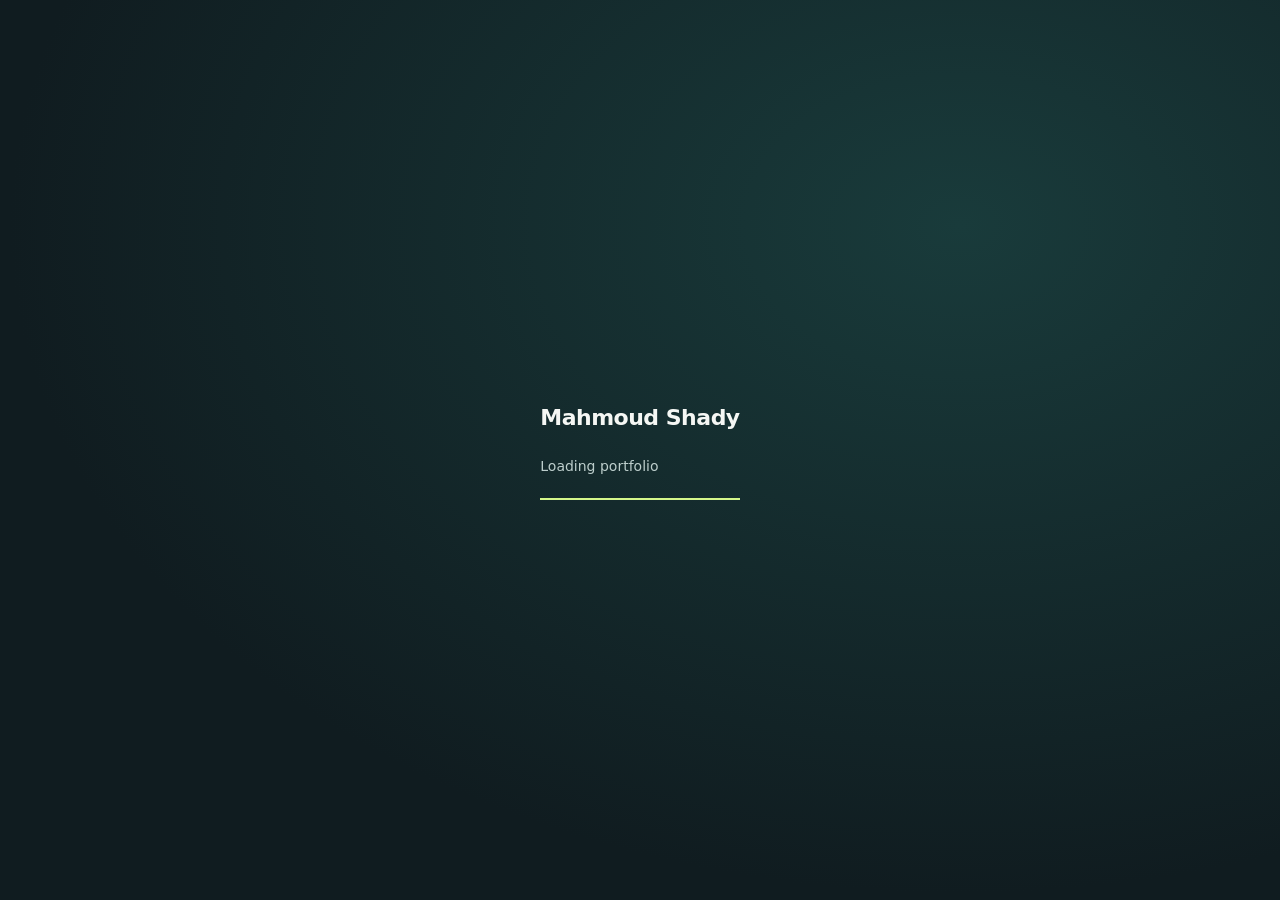
==== commit 717e1c43: "Modify theme color and enhance HTML document Updated meta theme color and improved HTML structure." ====
--- a/web/index.html
+++ b/web/index.html
@@ -1 +1,11 @@
-<!doctype html><html lang="en"><head><base href="$FLUTTER_BASE_HREF"><meta charset="utf-8"><meta name="viewport" content="width=device-width,initial-scale=1"><title>Mahmoud Shady | Software &amp; Mobile Application Engineer</title><meta name="description" content="Software Engineer building complete iOS and Android applications. Explore mobile architecture, end-to-end engineering, production projects, and Flutter expertise."><meta name="author" content="Mahmoud Shady"><meta name="theme-color" content="#f6f4ef"><link rel="canonical" href="https://mahmoudshady20.github.io/mahmoud-portfolio/"><meta property="og:type" content="website"><meta property="og:title" content="Mahmoud Shady | Software &amp; Mobile Application Engineer"><meta property="og:description" content="Software Engineer building complete iOS and Android applications. Explore mobile architecture, end-to-end engineering, production projects, and Flutter expertise."><meta property="og:url" content="https://mahmoudshady20.github.io/mahmoud-portfolio/"><meta property="og:image" content="https://mahmoudshady20.github.io/mahmoud-portfolio/social-preview.png"><meta property="og:image:width" content="1200"><meta property="og:image:height" content="630"><meta name="twitter:card" content="summary_large_image"><meta name="twitter:title" content="Mahmoud Shady | Software &amp; Mobile Application Engineer"><meta name="twitter:description" content="Software Engineer building complete iOS and Android applications. Explore mobile architecture, end-to-end engineering, production projects, and Flutter expertise."><meta name="twitter:image" content="https://mahmoudshady20.github.io/mahmoud-portfolio/social-preview.png"><script type="application/ld+json">{"@context": "https://schema.org", "@type": "Person", "name": "Mahmoud Shady", "jobTitle": "Software Engineer", "description": "Software Engineer specializing in Mobile Application Engineering with Flutter and Dart.", "url": "https://mahmoudshady20.github.io/mahmoud-portfolio/", "sameAs": ["https://www.linkedin.com/in/mahmoud-shady-9b8ab0229/", "https://github.com/Mahmoudshady20"], "email": "mailto:mahmoud4ady@gmail.com", "alumniOf": {"@type": "CollegeOrUniversity", "name": "Minufiya University"}, "knowsAbout": ["Software Engineering", "Mobile Application Development", "Flutter", "Dart", "Software Architecture"]}</script><link rel="stylesheet" href="public.css"><link rel="icon" type="image/png" href="favicon.png"><link rel="apple-touch-icon" href="icons/Icon-192.png"><link rel="manifest" href="manifest.json"></head><body><div id="public-content"><div class="progress" role="status" aria-label="Loading interactive portfolio"></div><header><a href="/mahmoud-portfolio/"><strong>Mahmoud Shady</strong></a><nav aria-label="Main navigation"><a href="/mahmoud-portfolio/#work">Work</a><a href="https://www.linkedin.com/in/mahmoud-shady-9b8ab0229/" target="_blank" rel="noopener noreferrer">LinkedIn</a><a href="/mahmoud-portfolio/resume/Mahmoud-Shady-Resume.pdf" download>Resume</a></nav></header><main><a class="button" href="#work">Skip to selected work</a><p class="eyebrow">Software Engineer · Mobile Application Engineering</p><h1>Complete apps.<br>Considered engineering.</h1><p>I’m Mahmoud Shady. I turn business requirements into complete mobile applications — from architecture and implementation to integration, delivery, and maintenance. Flutter and Dart are my primary technologies for iOS and Android.</p><a class="button" href="resume/Mahmoud-Shady-Resume.pdf" download>Download resume</a><a class="button" href="https://www.linkedin.com/in/mahmoud-shady-9b8ab0229/" target="_blank" rel="noopener noreferrer">Connect on LinkedIn</a><section id="work"><h2>Selected mobile engineering work</h2><div class="grid"><article class="project"><p class="eyebrow">Community &amp; content discovery</p><h3><a href="case-studies/hayah/">Hayah</a></h3><p class="status">In development</p><p>A substantial application connecting content discovery, community interactions, and account-based experiences.</p><p>Mobile architecture and development foundations; further features and production validation are in progress.</p></article><article class="project"><p class="eyebrow">Nutrition &amp; meal planning</p><h3><a href="case-studies/rejeemat/">Rejeemat</a></h3><p class="status">Delivered · maintained</p><p>Recipes, meal planning, account experiences, and daily reminders in one connected mobile product.</p><p>Initial application completed approximately three months after development began. I personally handled the vast majority of mobile development.</p></article><article class="project"><p class="eyebrow">Women’s health &amp; wellness</p><h3><a href="case-studies/rosy-calc/">Rosy Calc</a></h3><p class="status">Published application</p><p>A published women’s health application bringing together cycle tracking, health content, and community experiences.</p><p>Substantial mobile development and ongoing production maintenance, alongside other contributors.</p></article><article class="project"><p class="eyebrow">Education &amp; exam preparation</p><h3><a href="case-studies/qudratuh/">Qudratuh</a></h3><p class="status">Published application</p><p>An aptitude-exam preparation application for Saudi students combining practice, assessments, review, progress, and subscription access.</p><p>Personally handled the vast majority of mobile development across architecture, implementation, integrations, debugging, and delivery.</p></article><article class="project"><p class="eyebrow">E-commerce marketplace</p><h3><a href="case-studies/hub-spare-parts/">HUB Spare Parts</a></h3><p class="status">Mobile marketplace</p><p>A spare-parts marketplace connecting product discovery, shopping, orders, and refund workflows.</p><p>Built and maintained substantial mobile marketplace functionality within a shared codebase.</p></article><article class="project"><p class="eyebrow">Medication reminders</p><h3><a href="case-studies/doa2k/">Doa2k</a></h3><p class="status">Completed project</p><p>A medication-reminder application connecting persistent medication and dose records to scheduled alerts.</p><p>Built and maintained the mobile application, including local data, scheduled alerts, debugging, and Android delivery preparation.</p></article><article class="project"><p class="eyebrow">Daily worship &amp; reflection</p><h3><a href="case-studies/islami/">Islami</a></h3><p class="status">Earlier project</p><p>An Islamic mobile application providing access to the Quran and resources for daily worship and reflection.</p><p>An earlier hands-on mobile application project.</p></article></div></section><section id="about"><h2>Software engineering with substantial mobile ownership</h2><p>I take substantial responsibility for the mobile side of a product. Across my projects, I have personally handled the vast majority of mobile development, including architecture, implementation, integrations, debugging, and delivery. I can independently carry substantial development work while collaborating with designers, backend engineers, and other developers where the product requires it.</p></section><section id="experience"><h2>Professional experience</h2><article><h3>Software Engineer | Mobile Developer</h3><p>Tara Digital | Full Stack Digital Solutions · July 2025–present</p><ul><li>Take substantial responsibility for building and maintaining complete Flutter mobile applications across education, nutrition, and women’s health products, from requirements and architecture through implementation, integration, testing, and delivery.</li><li>Make mobile engineering decisions about application structure, state management, data flow, navigation, and reusable UI to keep growing codebases maintainable.</li><li>Personally handled the vast majority of Rejeemat’s mobile development; the application was completed approximately three months after development began, followed by ongoing improvements and maintenance.</li></ul></article><article><h3>Flutter Developer</h3><p>Upwork · September 2021–October 2025</p><ul><li>Built Flutter mobile applications through project-based engagements, taking substantial responsibility for translating requirements into working application functionality and delivery.</li><li>Designed and implemented application structure, state management, API-connected workflows, and persistent local data, alongside the user interface.</li><li>Independently handled substantial mobile development, investigated defects across the application, and resolved integration and usability issues.</li></ul></article><article><h3>Software Engineer| Mobile Developer</h3><p>Phlera Ltd. · December 2024–July 2025</p><ul><li>Engineered Flutter mobile applications for e-commerce and business use cases, taking substantial responsibility for application implementation and integration with backend services.</li><li>Translated business requirements into complete mobile workflows, connecting account behavior, product discovery, shopping interactions, and application data.</li><li>Designed maintainable application structure and state-management boundaries, applying Clean Architecture where used and keeping UI responsibilities separate from data access.</li></ul></article><article><h3>Flutter Developer</h3><p>Shbbak Solution Group · October 2023–October 2024</p><ul><li>Developed Flutter application functionality in a professional training environment, implementing Dart logic, API-connected behavior, and user-facing workflows.</li><li>Took responsibility for assigned mobile development tasks from understanding requirements through implementation, debugging, and review.</li><li>Solved practical problems involving UI, state management, and backend data, building a foundation for broader application engineering responsibilities.</li></ul></article></section><section id="expertise"><h2>Technical expertise</h2><div class="grid"><article><h3>Architecture &amp; engineering</h3><p>Make application structure support the product. Keep responsibilities clear and code practical to extend.</p><p>Clean Architecture · SOLID principles · Modular architecture · Dependency injection · Design patterns</p></article><article><h3>Mobile application development</h3><p>Build complete experiences for iOS and Android, from requirements and implementation through integration and delivery.</p><p>Flutter · Dart · BLoC / Cubit · Provider · Cross-platform development</p></article><article><h3>APIs, identity &amp; integrations</h3><p>Connect services to reliable application behavior, including account sessions, subscriptions, and platform events.</p><p>REST APIs · Dio / Retrofit · Firebase Authentication · Cloud Messaging · RevenueCat · Deep linking</p></article><article><h3>Data &amp; application reliability</h3><p>Handle unreliable connectivity, persistent state, and asynchronous changes with deliberate data flows.</p><p>Hive · Secure storage · SharedPreferences · Caching · Offline fallback · Error handling</p></article><article><h3>UI &amp; interaction engineering</h3><p>Translate design into reusable, responsive interfaces that work across devices, languages, and interaction states.</p><p>Design systems · Figma to Flutter · Responsive layouts · Arabic / RTL · Custom animations · Accessibility</p></article><article><h3>Quality &amp; delivery</h3><p>Debug across the application, test critical behavior, and maintain products beyond initial completion.</p><p>Unit &amp; widget testing · Git / GitHub · Android / iOS release preparation · Flutter Web · GitHub Actions for web builds</p></article></div></section><section id="education"><h2>Education</h2><h3>Minufiya University</h3><p>Bachelor’s degree · Computer Science · September 2019 – September 2023</p><h3>Information Technology Institute (ITI)</h3><p>Android Development training · February – March 2022</p></section></main><footer><p>Mahmoud Shady · Software Engineer · Cairo, Egypt</p><a href="mailto:mahmoud4ady@gmail.com">mahmoud4ady@gmail.com</a> · <a href="https://github.com/Mahmoudshady20" target="_blank" rel="noopener noreferrer">GitHub</a> · <a href="https://www.linkedin.com/in/mahmoud-shady-9b8ab0229/" target="_blank" rel="noopener noreferrer">LinkedIn</a></footer></div><script>window.addEventListener('flutter-first-frame',function(){document.getElementById('public-content')?.remove();document.body.style.overflow='hidden';});</script><script src="flutter_bootstrap.js?release=20261123-refresh" async></script></body></html>
+<!doctype html><html lang="en"><head><base href="$FLUTTER_BASE_HREF"><meta charset="utf-8"><meta name="viewport" content="width=device-width,initial-scale=1"><title>Mahmoud Shady | Software &amp; Mobile Application Engineer</title><meta name="description" content="Software Engineer building complete iOS and Android applications. Explore mobile architecture, end-to-end engineering, production projects, and Flutter expertise."><meta name="author" content="Mahmoud Shady"><meta name="theme-color" content="#101c20"><link rel="canonical" href="https://mahmoudshady20.github.io/mahmoud-portfolio/"><meta property="og:type" content="website"><meta property="og:title" content="Mahmoud Shady | Software &amp; Mobile Application Engineer"><meta property="og:description" content="Software Engineer building complete iOS and Android applications. Explore mobile architecture, end-to-end engineering, production projects, and Flutter expertise."><meta property="og:url" content="https://mahmoudshady20.github.io/mahmoud-portfolio/"><meta property="og:image" content="https://mahmoudshady20.github.io/mahmoud-portfolio/social-preview.png"><meta property="og:image:width" content="1200"><meta property="og:image:height" content="630"><meta name="twitter:card" content="summary_large_image"><meta name="twitter:title" content="Mahmoud Shady | Software &amp; Mobile Application Engineer"><meta name="twitter:description" content="Software Engineer building complete iOS and Android applications. Explore mobile architecture, end-to-end engineering, production projects, and Flutter expertise."><meta name="twitter:image" content="https://mahmoudshady20.github.io/mahmoud-portfolio/social-preview.png"><script type="application/ld+json">{"@context": "https://schema.org", "@type": "Person", "name": "Mahmoud Shady", "jobTitle": "Software Engineer", "description": "Software Engineer specializing in Mobile Application Engineering with Flutter and Dart.", "url": "https://mahmoudshady20.github.io/mahmoud-portfolio/", "sameAs": ["https://www.linkedin.com/in/mahmoud-shady-9b8ab0229/", "https://github.com/Mahmoudshady20"], "email": "mailto:mahmoud4ady@gmail.com", "alumniOf": {"@type": "CollegeOrUniversity", "name": "Minufiya University"}, "knowsAbout": ["Software Engineering", "Mobile Application Development", "Flutter", "Dart", "Software Architecture"]}</script><link rel="stylesheet" href="public.css"><link rel="icon" type="image/png" href="favicon.png"><link rel="apple-touch-icon" href="icons/Icon-192.png"><link rel="manifest" href="manifest.json"><style>
+html,body{margin:0;background:#101c20}html.booting #public-content{display:none}
+#startup{display:none}html.booting #startup{position:fixed;inset:0;display:grid;place-content:center;gap:20px;padding:28px;color:#f5f7f4;font:14px/1.6 system-ui,sans-serif;background:radial-gradient(ellipse at 75% 25%,#193b3b,#101c20 70%)}
+#startup strong{font-size:22px;letter-spacing:-.5px}#startup span{color:#bdcecc}#startup i{height:2px;background:#d5f78b;transform-origin:left;animation:loading 1.8s ease-in-out infinite alternate}@keyframes loading{from{transform:scaleX(.18);opacity:.5}to{transform:scaleX(1);opacity:1}}
+@media(prefers-reduced-motion:reduce){#startup i{animation:none}}
+</style><script>document.documentElement.classList.add('booting');</script></head><body><div id="startup" role="status" aria-live="polite"><strong>Mahmoud Shady</strong><span>Loading portfolio</span><i aria-hidden="true"></i></div><div id="public-content"><div class="progress" role="status" aria-label="Loading interactive portfolio"></div><header><a href="/mahmoud-portfolio/"><strong>Mahmoud Shady</strong></a><nav aria-label="Main navigation"><a href="/mahmoud-portfolio/#work">Work</a><a href="https://www.linkedin.com/in/mahmoud-shady-9b8ab0229/" target="_blank" rel="noopener noreferrer">LinkedIn</a><a href="/mahmoud-portfolio/resume/Mahmoud-Shady-Resume.pdf" download>Resume</a></nav></header><main><a class="button" href="#work">Skip to selected work</a><p class="eyebrow">Software Engineer · Mobile Application Engineering</p><h1>Complete apps.<br>Considered engineering.</h1><p>I’m Mahmoud Shady. I turn business requirements into complete mobile applications — from architecture and implementation to integration, delivery, and maintenance. Flutter and Dart are my primary technologies for iOS and Android.</p><a class="button" href="resume/Mahmoud-Shady-Resume.pdf" download>Download resume</a><a class="button" href="https://www.linkedin.com/in/mahmoud-shady-9b8ab0229/" target="_blank" rel="noopener noreferrer">Connect on LinkedIn</a><section id="work"><h2>Selected mobile engineering work</h2><div class="grid"><article class="project"><p class="eyebrow">Community &amp; content discovery</p><h3><a href="case-studies/hayah/">Hayah</a></h3><p class="status">In development</p><p>A substantial application connecting content discovery, community interactions, and account-based experiences.</p><p>Mobile architecture and development foundations; further features and production validation are in progress.</p></article><article class="project"><p class="eyebrow">Nutrition &amp; meal planning</p><h3><a href="case-studies/rejeemat/">Rejeemat</a></h3><p class="status">Delivered · maintained</p><p>Recipes, meal planning, account experiences, and daily reminders in one connected mobile product.</p><p>Initial application completed approximately three months after development began. I personally handled the vast majority of mobile development.</p></article><article class="project"><p class="eyebrow">Women’s health &amp; wellness</p><h3><a href="case-studies/rosy-calc/">Rosy Calc</a></h3><p class="status">Published application</p><p>A published women’s health application bringing together cycle tracking, health content, and community experiences.</p><p>Substantial mobile development and ongoing production maintenance, alongside other contributors.</p></article><article class="project"><p class="eyebrow">Education &amp; exam preparation</p><h3><a href="case-studies/qudratuh/">Qudratuh</a></h3><p class="status">Published application</p><p>An aptitude-exam preparation application for Saudi students combining practice, assessments, review, progress, and subscription access.</p><p>Personally handled the vast majority of mobile development across architecture, implementation, integrations, debugging, and delivery.</p></article><article class="project"><p class="eyebrow">E-commerce marketplace</p><h3><a href="case-studies/hub-spare-parts/">HUB Spare Parts</a></h3><p class="status">Mobile marketplace</p><p>A spare-parts marketplace connecting product discovery, shopping, orders, and refund workflows.</p><p>Built and maintained substantial mobile marketplace functionality within a shared codebase.</p></article><article class="project"><p class="eyebrow">Medication reminders</p><h3><a href="case-studies/doa2k/">Doa2k</a></h3><p class="status">Completed project</p><p>A medication-reminder application connecting persistent medication and dose records to scheduled alerts.</p><p>Built and maintained the mobile application, including local data, scheduled alerts, debugging, and Android delivery preparation.</p></article><article class="project"><p class="eyebrow">Daily worship &amp; reflection</p><h3><a href="case-studies/islami/">Islami</a></h3><p class="status">Earlier project</p><p>An Islamic mobile application providing access to the Quran and resources for daily worship and reflection.</p><p>An earlier hands-on mobile application project.</p></article></div></section><section id="about"><h2>Software engineering with substantial mobile ownership</h2><p>I take substantial responsibility for the mobile side of a product. Across my projects, I have personally handled the vast majority of mobile development, including architecture, implementation, integrations, debugging, and delivery. I can independently carry substantial development work while collaborating with designers, backend engineers, and other developers where the product requires it.</p></section><section id="experience"><h2>Professional experience</h2><article><h3>Software Engineer | Mobile Developer</h3><p>Tara Digital | Full Stack Digital Solutions · July 2025–present</p><ul><li>Take substantial responsibility for building and maintaining complete Flutter mobile applications across education, nutrition, and women’s health products, from requirements and architecture through implementation, integration, testing, and delivery.</li><li>Make mobile engineering decisions about application structure, state management, data flow, navigation, and reusable UI to keep growing codebases maintainable.</li><li>Personally handled the vast majority of Rejeemat’s mobile development; the application was completed approximately three months after development began, followed by ongoing improvements and maintenance.</li></ul></article><article><h3>Flutter Developer</h3><p>Upwork · September 2021–October 2025</p><ul><li>Built Flutter mobile applications through project-based engagements, taking substantial responsibility for translating requirements into working application functionality and delivery.</li><li>Designed and implemented application structure, state management, API-connected workflows, and persistent local data, alongside the user interface.</li><li>Independently handled substantial mobile development, investigated defects across the application, and resolved integration and usability issues.</li></ul></article><article><h3>Software Engineer| Mobile Developer</h3><p>Phlera Ltd. · December 2024–July 2025</p><ul><li>Engineered Flutter mobile applications for e-commerce and business use cases, taking substantial responsibility for application implementation and integration with backend services.</li><li>Translated business requirements into complete mobile workflows, connecting account behavior, product discovery, shopping interactions, and application data.</li><li>Designed maintainable application structure and state-management boundaries, applying Clean Architecture where used and keeping UI responsibilities separate from data access.</li></ul></article><article><h3>Flutter Developer</h3><p>Shbbak Solution Group · October 2023–October 2024</p><ul><li>Developed Flutter application functionality in a professional training environment, implementing Dart logic, API-connected behavior, and user-facing workflows.</li><li>Took responsibility for assigned mobile development tasks from understanding requirements through implementation, debugging, and review.</li><li>Solved practical problems involving UI, state management, and backend data, building a foundation for broader application engineering responsibilities.</li></ul></article></section><section id="expertise"><h2>Technical expertise</h2><div class="grid"><article><h3>Architecture &amp; engineering</h3><p>Make application structure support the product. Keep responsibilities clear and code practical to extend.</p><p>Clean Architecture · SOLID principles · Modular architecture · Dependency injection · Design patterns</p></article><article><h3>Mobile application development</h3><p>Build complete experiences for iOS and Android, from requirements and implementation through integration and delivery.</p><p>Flutter · Dart · BLoC / Cubit · Provider · Cross-platform development</p></article><article><h3>APIs, identity &amp; integrations</h3><p>Connect services to reliable application behavior, including account sessions, subscriptions, and platform events.</p><p>REST APIs · Dio / Retrofit · Firebase Authentication · Cloud Messaging · RevenueCat · Deep linking</p></article><article><h3>Data &amp; application reliability</h3><p>Handle unreliable connectivity, persistent state, and asynchronous changes with deliberate data flows.</p><p>Hive · Secure storage · SharedPreferences · Caching · Offline fallback · Error handling</p></article><article><h3>UI &amp; interaction engineering</h3><p>Translate design into reusable, responsive interfaces that work across devices, languages, and interaction states.</p><p>Design systems · Figma to Flutter · Responsive layouts · Arabic / RTL · Custom animations · Accessibility</p></article><article><h3>Quality &amp; delivery</h3><p>Debug across the application, test critical behavior, and maintain products beyond initial completion.</p><p>Unit &amp; widget testing · Git / GitHub · Android / iOS release preparation · Flutter Web · GitHub Actions for web builds</p></article></div></section><section id="education"><h2>Education</h2><h3>Minufiya University</h3><p>Bachelor’s degree · Computer Science · September 2019 – September 2023</p><h3>Information Technology Institute (ITI)</h3><p>Android Development training · February – March 2022</p></section></main><footer><p>Mahmoud Shady · Software Engineer · Cairo, Egypt</p><a href="mailto:mahmoud4ady@gmail.com">mahmoud4ady@gmail.com</a> · <a href="https://github.com/Mahmoudshady20" target="_blank" rel="noopener noreferrer">GitHub</a> · <a href="https://www.linkedin.com/in/mahmoud-shady-9b8ab0229/" target="_blank" rel="noopener noreferrer">LinkedIn</a></footer></div><script>
+function showFallback(){document.documentElement.classList.remove('booting');document.getElementById('startup')?.remove();}
+const startupTimeout=setTimeout(showFallback,20000);
+window.addEventListener('flutter-first-frame',function(){clearTimeout(startupTimeout);document.getElementById('public-content')?.remove();document.getElementById('startup')?.remove();document.documentElement.classList.remove('booting');document.body.style.overflow='hidden';window.portfolioReady=true;});
+window.addEventListener('portfolio-load-error',showFallback);
+</script><script src="flutter_bootstrap.js?release=__RELEASE__" async onerror="showFallback()"></script></body></html>
